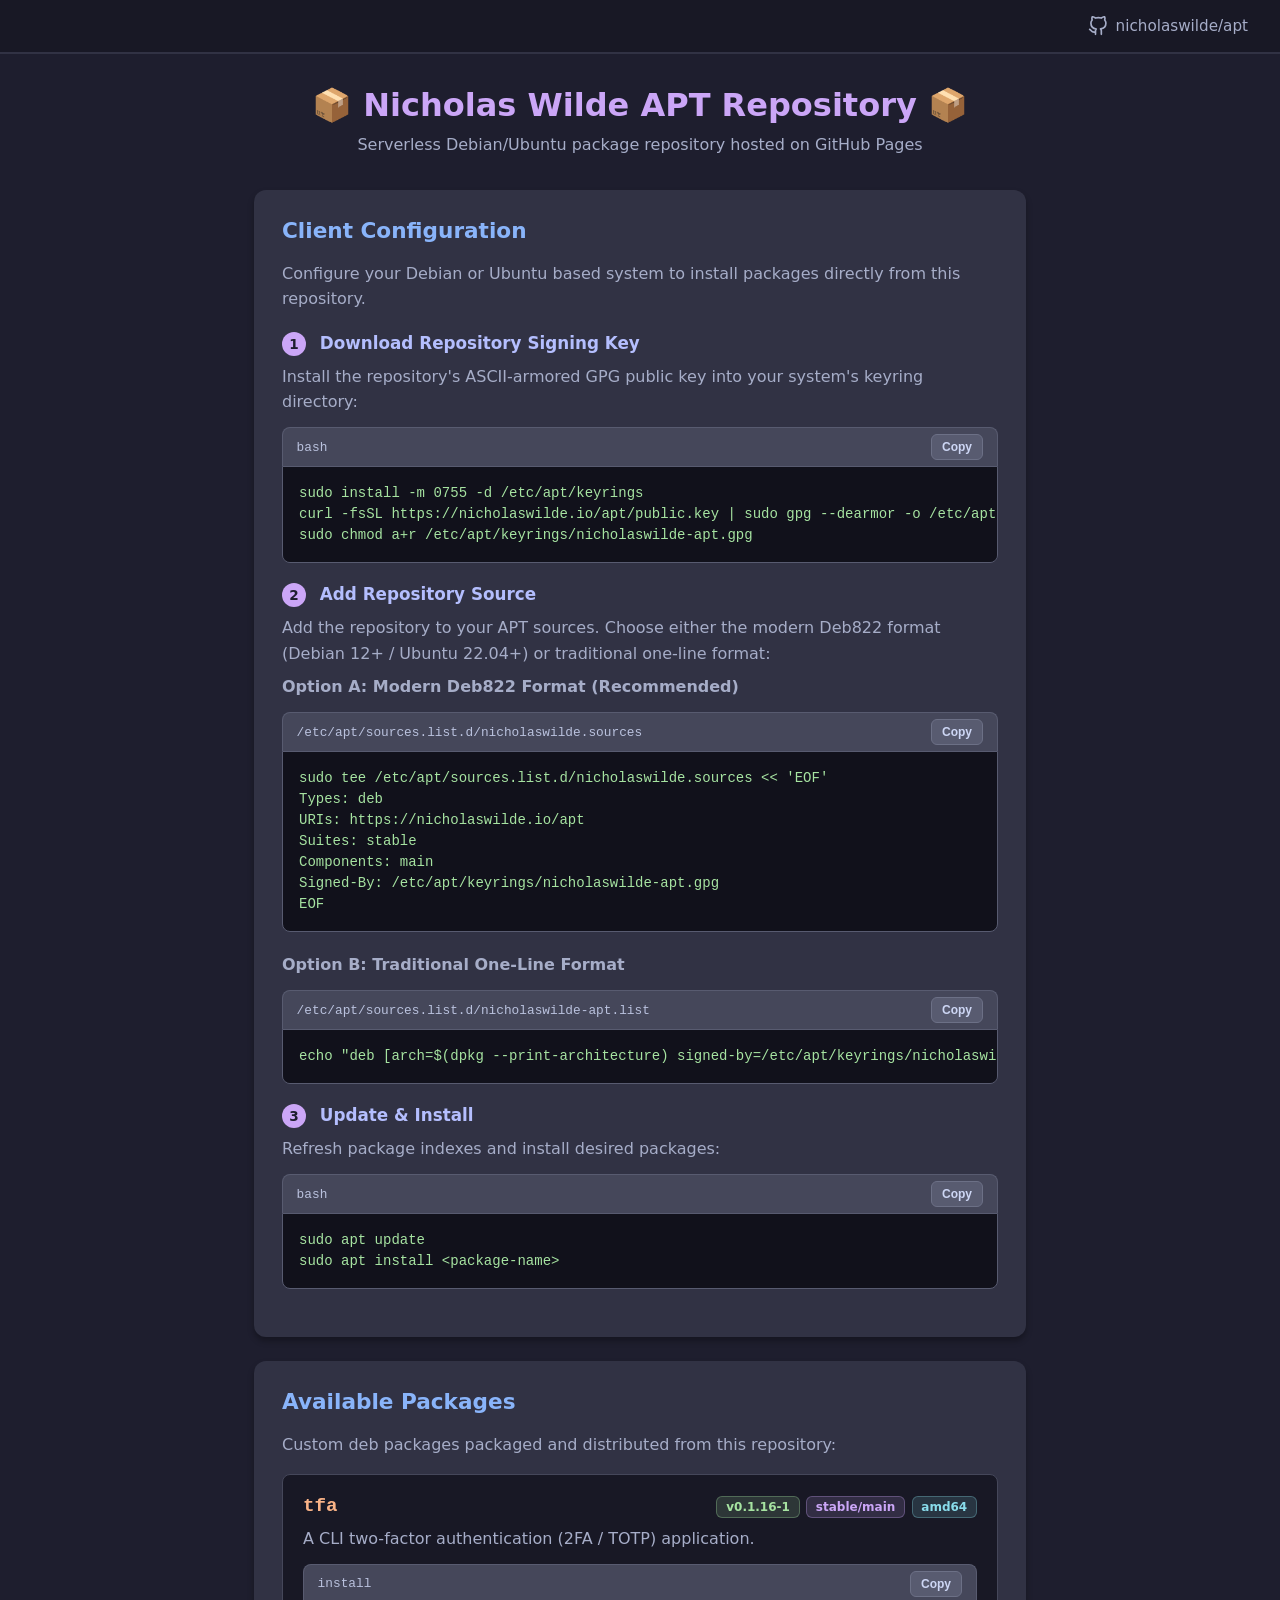
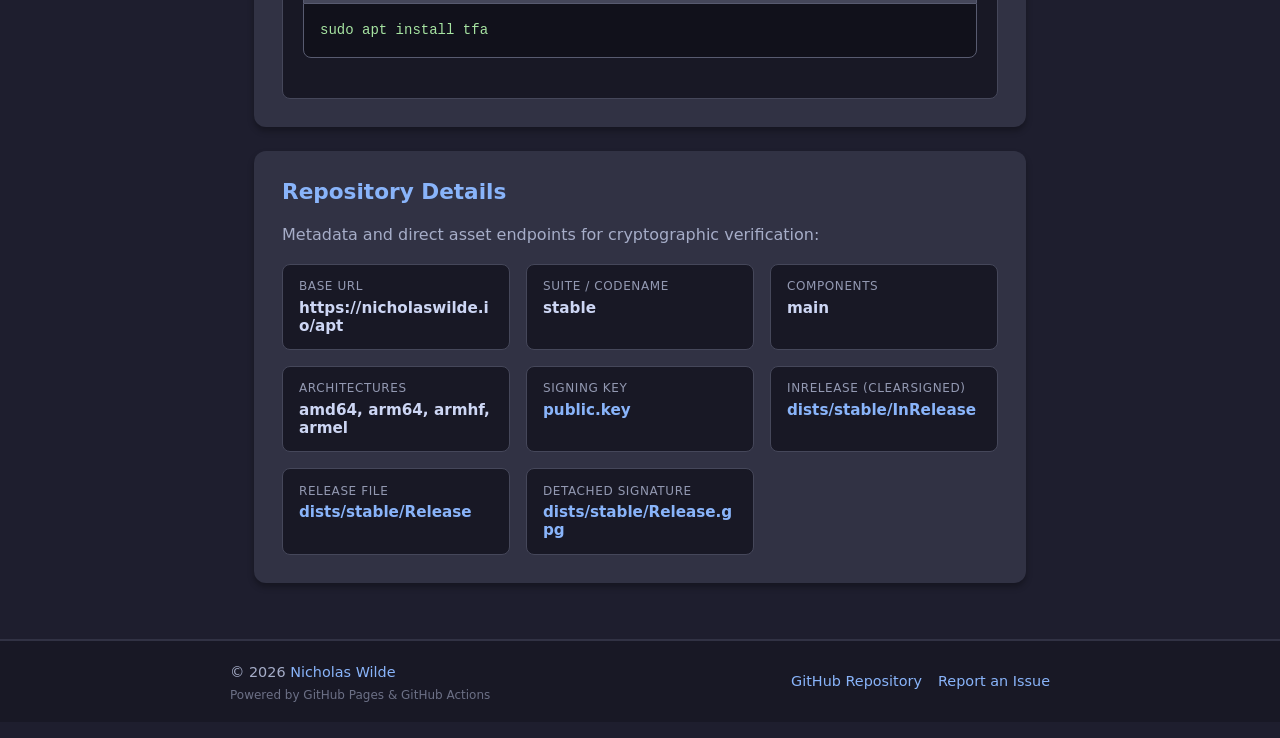
==== public/index.html @ 00afefa8 "refactor(web): move landing page and assets into public subfolder Relocate index.html, favicon.svg, " ====
<!doctype html>
<html lang="en">
  <head>
    <meta charset="UTF-8" />
    <meta name="viewport" content="width=device-width, initial-scale=1.0" />
    <meta
      name="description"
      content="Serverless APT repository for custom Debian and Ubuntu packages, hosted by Nicholas Wilde via GitHub Pages."
    />
    <title>Nicholas Wilde APT Repository</title>
    <link rel="icon" type="image/svg+xml" href="favicon.svg" />
    <link rel="stylesheet" href="css/style.css" />
  </head>
  <body>
    <header>
      <a
        id="repo-link"
        class="header-link"
        href="https://github.com/nicholaswilde/apt"
        target="_blank"
        rel="noopener noreferrer"
        title="View source repository on GitHub"
      >
        <svg
          xmlns="http://www.w3.org/2000/svg"
          width="20"
          height="20"
          viewBox="0 0 24 24"
          fill="none"
          stroke="currentColor"
          stroke-width="2"
          stroke-linecap="round"
          stroke-linejoin="round"
          class="feather feather-github"
        >
          <path
            d="M9 19c-5 1.5-5-2.5-7-3m14 6v-3.87a3.37 3.37 0 0 0-.94-2.61c3.14-.35 6.44-1.54 6.44-7A5.44 5.44 0 0 0 20 4.77 5.07 5.07 0 0 0 19.91 1S18.73.65 16 2.48a13.38 13.38 0 0 0-7 0C6.27.65 5.09 1 5.09 1A5.07 5.07 0 0 0 5 4.77a5.44 5.44 0 0 0-1.5 3.78c0 5.42 3.3 6.61 6.44 7A3.37 3.37 0 0 0 9 18.13V22"
          ></path>
        </svg>
        <span>nicholaswilde/apt</span>
      </a>
    </header>

    <main>
      <div class="page-titles">
        <h1>📦 Nicholas Wilde APT Repository 📦</h1>
        <p>Serverless Debian/Ubuntu package repository hosted on GitHub Pages</p>
      </div>

      <section class="card">
        <h2>Client Configuration</h2>
        <p>
          Configure your Debian or Ubuntu based system to install packages directly from this repository.
        </p>

        <h3><span class="step-number">1</span> Download Repository Signing Key</h3>
        <p>Install the repository's ASCII-armored GPG public key into your system's keyring directory:</p>
        <div class="code-container">
          <div class="code-header">
            <span>bash</span>
            <button class="copy-btn" data-target="cmd-key" title="Copy to clipboard">
              Copy
            </button>
          </div>
          <pre class="code-block" id="cmd-key"><code>sudo install -m 0755 -d /etc/apt/keyrings
curl -fsSL https://nicholaswilde.io/apt/public.key | sudo gpg --dearmor -o /etc/apt/keyrings/nicholaswilde-apt.gpg
sudo chmod a+r /etc/apt/keyrings/nicholaswilde-apt.gpg</code></pre>
        </div>

        <h3><span class="step-number">2</span> Add Repository Source</h3>
        <p>Add the repository to your APT sources. Choose either the modern Deb822 format (Debian 12+ / Ubuntu 22.04+) or traditional one-line format:</p>

        <p><strong>Option A: Modern Deb822 Format (Recommended)</strong></p>
        <div class="code-container">
          <div class="code-header">
            <span>/etc/apt/sources.list.d/nicholaswilde.sources</span>
            <button class="copy-btn" data-target="cmd-deb822" title="Copy to clipboard">
              Copy
            </button>
          </div>
          <pre class="code-block" id="cmd-deb822"><code>sudo tee /etc/apt/sources.list.d/nicholaswilde.sources &lt;&lt; 'EOF'
Types: deb
URIs: https://nicholaswilde.io/apt
Suites: stable
Components: main
Signed-By: /etc/apt/keyrings/nicholaswilde-apt.gpg
EOF</code></pre>
        </div>

        <p><strong>Option B: Traditional One-Line Format</strong></p>
        <div class="code-container">
          <div class="code-header">
            <span>/etc/apt/sources.list.d/nicholaswilde-apt.list</span>
            <button class="copy-btn" data-target="cmd-sources-list" title="Copy to clipboard">
              Copy
            </button>
          </div>
          <pre class="code-block" id="cmd-sources-list"><code>echo "deb [arch=$(dpkg --print-architecture) signed-by=/etc/apt/keyrings/nicholaswilde-apt.gpg] https://nicholaswilde.io/apt stable main" | sudo tee /etc/apt/sources.list.d/nicholaswilde-apt.list</code></pre>
        </div>

        <h3><span class="step-number">3</span> Update &amp; Install</h3>
        <p>Refresh package indexes and install desired packages:</p>
        <div class="code-container">
          <div class="code-header">
            <span>bash</span>
            <button class="copy-btn" data-target="cmd-install" title="Copy to clipboard">
              Copy
            </button>
          </div>
          <pre class="code-block" id="cmd-install"><code>sudo apt update
sudo apt install &lt;package-name&gt;</code></pre>
        </div>
      </section>

      <section class="card">
        <h2>Available Packages</h2>
        <p>Custom deb packages packaged and distributed from this repository:</p>

        <!-- packages:start -->
        <div class="package-item">
          <div class="package-header">
            <span class="package-name">tfa</span>
            <div class="package-badges">
              <span class="badge badge-version">v0.1.16-1</span>
              <span class="badge badge-component">stable/main</span>
              <span class="badge badge-arch">amd64</span>
            </div>
          </div>
          <p>
            A CLI two-factor authentication (2FA / TOTP) application.
          </p>
          <div class="code-container">
            <div class="code-header">
              <span>install</span>
              <button class="copy-btn" data-target="cmd-install-tfa" title="Copy to clipboard">
                Copy
              </button>
            </div>
            <pre class="code-block" id="cmd-install-tfa"><code>sudo apt install tfa</code></pre>
          </div>
        </div>
        <!-- packages:end -->
      </section>

      <section class="card">
        <h2>Repository Details</h2>
        <p>Metadata and direct asset endpoints for cryptographic verification:</p>

        <div class="repo-info-grid">
          <div class="info-item">
            <div class="info-label">Base URL</div>
            <div class="info-value">https://nicholaswilde.io/apt</div>
          </div>
          <div class="info-item">
            <div class="info-label">Suite / Codename</div>
            <div class="info-value">stable</div>
          </div>
          <div class="info-item">
            <div class="info-label">Components</div>
            <div class="info-value">main</div>
          </div>
          <div class="info-item">
            <div class="info-label">Architectures</div>
            <div class="info-value">amd64, arm64, armhf, armel</div>
          </div>
          <div class="info-item">
            <div class="info-label">Signing Key</div>
            <div class="info-value"><a href="public.key">public.key</a></div>
          </div>
          <div class="info-item">
            <div class="info-label">InRelease (Clearsigned)</div>
            <div class="info-value"><a href="dists/stable/InRelease">dists/stable/InRelease</a></div>
          </div>
          <div class="info-item">
            <div class="info-label">Release File</div>
            <div class="info-value"><a href="dists/stable/Release">dists/stable/Release</a></div>
          </div>
          <div class="info-item">
            <div class="info-label">Detached Signature</div>
            <div class="info-value"><a href="dists/stable/Release.gpg">dists/stable/Release.gpg</a></div>
          </div>
        </div>
      </section>
    </main>

    <footer>
      <div class="footer-content">
        <div class="footer-left">
          <p>
            &copy; <span id="copyright-year">2026</span>
            <a href="https://github.com/nicholaswilde" target="_blank" rel="noopener noreferrer">Nicholas Wilde</a>
          </p>
          <a
            class="powered-by"
            href="https://pages.github.com/"
            target="_blank"
            rel="noopener noreferrer"
          >Powered by GitHub Pages &amp; GitHub Actions</a>
        </div>
        <div class="footer-links">
          <a
            href="https://github.com/nicholaswilde/apt"
            target="_blank"
            rel="noopener noreferrer"
          >GitHub Repository</a>
          <a
            href="https://github.com/nicholaswilde/apt/issues"
            target="_blank"
            rel="noopener noreferrer"
          >Report an Issue</a>
        </div>
      </div>
    </footer>

    <script>
      // Dynamic copyright year
      const yearEl = document.getElementById("copyright-year");
      if (yearEl) {
        yearEl.textContent = new Date().getFullYear();
      }

      // Clipboard copy handler
      document.querySelectorAll(".copy-btn").forEach((btn) => {
        btn.addEventListener("click", async () => {
          const targetId = btn.getAttribute("data-target");
          const targetEl = document.getElementById(targetId);
          if (!targetEl) return;

          const textToCopy = targetEl.textContent.trim();
          try {
            await navigator.clipboard.writeText(textToCopy);
            const origText = btn.textContent;
            btn.textContent = "✓ Copied";
            btn.classList.add("copied");
            setTimeout(() => {
              btn.textContent = origText;
              btn.classList.remove("copied");
            }, 2000);
          } catch (err) {
            console.error("Failed to copy:", err);
          }
        });
      });
    </script>
  </body>
</html>
---- public/css/style.css ----
:root {
  /* Catppuccin Mocha Palette */
  --rosewater: #f5e0dc;
  --flamingo: #f2cdcd;
  --pink: #f5c2e7;
  --mauve: #cba6f7;
  --red: #f38ba8;
  --maroon: #eba0ac;
  --peach: #fab387;
  --yellow: #f9e2af;
  --green: #a6e3a1;
  --teal: #94e2d5;
  --sky: #89dceb;
  --sapphire: #74c7ec;
  --blue: #89b4fa;
  --lavender: #b4befe;
  --text: #cdd6f4;
  --subtext1: #bac2de;
  --subtext0: #a6adc8;
  --overlay2: #9399b2;
  --overlay1: #7f849c;
  --overlay0: #6c7086;
  --surface2: #585b70;
  --surface1: #45475a;
  --surface0: #313244;
  --base: #1e1e2e;
  --mantle: #181825;
  --crust: #11111b;
}

* {
  box-sizing: border-box;
}

body {
  background-color: var(--base);
  color: var(--text);
  font-family:
    system-ui,
    -apple-system,
    BlinkMacSystemFont,
    "Segoe UI",
    Roboto,
    sans-serif;
  margin: 0;
  padding: 0;
  display: flex;
  flex-direction: column;
  align-items: center;
  min-height: 100vh;
}

header {
  background-color: var(--mantle);
  width: 100%;
  padding: 1rem 2rem;
  border-bottom: 2px solid var(--surface0);
  display: flex;
  justify-content: flex-end;
  align-items: center;
  box-sizing: border-box;
}

.header-link {
  color: var(--subtext0);
  text-decoration: none;
  transition: color 0.2s;
  display: flex;
  align-items: center;
  gap: 0.5rem;
  font-size: 0.95rem;
  font-weight: 500;
}

.header-link:hover {
  color: var(--mauve);
}

.page-titles {
  text-align: center;
  margin-bottom: 2rem;
}

.page-titles h1 {
  display: flex;
  align-items: center;
  justify-content: center;
  gap: 0.75rem;
}

h1 {
  color: var(--mauve);
  margin: 0;
  font-size: 2rem;
}

h2 {
  color: var(--blue);
  margin-top: 0;
  font-size: 1.35rem;
}

h3 {
  color: var(--lavender);
  font-size: 1.05rem;
  margin-top: 1.25rem;
  margin-bottom: 0.5rem;
}

p {
  color: var(--subtext0);
  line-height: 1.6;
  margin: 0.5rem 0;
}

main {
  padding: 2rem 1.5rem;
  max-width: 820px;
  width: 100%;
}

.card {
  background-color: var(--surface0);
  border-radius: 12px;
  padding: 1.75rem;
  margin-bottom: 1.5rem;
  box-shadow: 0 4px 6px rgba(0, 0, 0, 0.3);
}

.card p a,
p a {
  color: var(--blue);
  text-decoration: none;
  transition: color 0.2s;
}

.card p a:hover,
p a:hover {
  text-decoration: underline;
  color: var(--sapphire);
}

/* Code Snippet Box */
.code-container {
  position: relative;
  margin: 0.75rem 0 1.25rem 0;
}

.code-header {
  display: flex;
  justify-content: space-between;
  align-items: center;
  background-color: var(--surface1);
  padding: 0.4rem 0.85rem;
  border-top-left-radius: 8px;
  border-top-right-radius: 8px;
  border: 1px solid var(--surface2);
  border-bottom: none;
  font-size: 0.8rem;
  color: var(--subtext1);
  font-family:
    "JetBrains Mono",
    "Fira Code",
    monospace;
}

.code-block {
  background-color: var(--crust);
  color: var(--green);
  font-family:
    "JetBrains Mono",
    "Fira Code",
    "Cascadia Code",
    Menlo,
    Monaco,
    "Courier New",
    monospace;
  padding: 1rem;
  border-bottom-left-radius: 8px;
  border-bottom-right-radius: 8px;
  border: 1px solid var(--surface2);
  overflow-x: auto;
  font-size: 0.875rem;
  line-height: 1.5;
  margin: 0;
  white-space: pre;
}

.copy-btn {
  background-color: var(--surface2);
  color: var(--text);
  border: 1px solid var(--overlay0);
  padding: 0.3rem 0.65rem;
  border-radius: 6px;
  font-size: 0.75rem;
  font-weight: 600;
  cursor: pointer;
  display: inline-flex;
  align-items: center;
  gap: 0.35rem;
  transition: all 0.2s ease;
}

.copy-btn:hover {
  background-color: var(--mauve);
  color: var(--base);
  border-color: var(--mauve);
}

.copy-btn.copied {
  background-color: var(--green);
  color: var(--base);
  border-color: var(--green);
}

/* Steps list */
.step-number {
  display: inline-flex;
  align-items: center;
  justify-content: center;
  background-color: var(--mauve);
  color: var(--base);
  font-weight: bold;
  font-size: 0.85rem;
  width: 1.5rem;
  height: 1.5rem;
  border-radius: 50%;
  margin-right: 0.5rem;
}

/* Badges */
.badge {
  display: inline-block;
  padding: 0.2rem 0.55rem;
  border-radius: 6px;
  font-size: 0.75rem;
  font-weight: 600;
  background-color: var(--surface1);
  color: var(--subtext1);
}

.badge-arch {
  background-color: rgba(137, 220, 235, 0.15);
  color: var(--sky);
  border: 1px solid rgba(137, 220, 235, 0.3);
}

.badge-version {
  background-color: rgba(166, 227, 161, 0.15);
  color: var(--green);
  border: 1px solid rgba(166, 227, 161, 0.3);
}

.badge-component {
  background-color: rgba(203, 166, 247, 0.15);
  color: var(--mauve);
  border: 1px solid rgba(203, 166, 247, 0.3);
}

/* Package List */
.package-item {
  background-color: var(--mantle);
  border: 1px solid var(--surface1);
  border-radius: 8px;
  padding: 1.25rem;
  margin-top: 1rem;
}

.package-header {
  display: flex;
  justify-content: space-between;
  align-items: baseline;
  flex-wrap: wrap;
  gap: 0.5rem;
  margin-bottom: 0.5rem;
}

.package-name {
  color: var(--peach);
  font-size: 1.2rem;
  font-weight: 700;
  font-family:
    "JetBrains Mono",
    monospace;
}

.package-badges {
  display: flex;
  gap: 0.4rem;
  flex-wrap: wrap;
}

/* Repo Info Grid */
.repo-info-grid {
  display: grid;
  grid-template-columns: repeat(auto-fit, minmax(220px, 1fr));
  gap: 1rem;
  margin-top: 1rem;
}

.info-item {
  background-color: var(--mantle);
  padding: 0.9rem 1rem;
  border-radius: 8px;
  border: 1px solid var(--surface1);
}

.info-label {
  font-size: 0.75rem;
  color: var(--overlay2);
  text-transform: uppercase;
  letter-spacing: 0.05em;
  margin-bottom: 0.35rem;
}

.info-value {
  color: var(--text);
  font-weight: 600;
  font-size: 0.95rem;
  word-break: break-all;
}

.info-value a {
  color: var(--blue);
  text-decoration: none;
}

.info-value a:hover {
  text-decoration: underline;
  color: var(--sapphire);
}

/* Footer */
footer {
  width: 100%;
  padding: 1.25rem 2rem;
  border-top: 2px solid var(--surface0);
  background-color: var(--mantle);
  margin-top: auto;
  box-sizing: border-box;
}

.footer-content {
  display: flex;
  justify-content: space-between;
  align-items: center;
  max-width: 820px;
  margin: 0 auto;
  width: 100%;
}

.footer-left {
  display: flex;
  flex-direction: column;
  align-items: flex-start;
  gap: 0.25rem;
}

footer p {
  margin: 0;
  font-size: 0.9rem;
  color: var(--subtext0);
}

.powered-by {
  font-size: 0.75rem;
  color: var(--overlay0);
  text-decoration: none;
  transition: color 0.2s;
}

.powered-by:hover {
  color: var(--subtext0);
}

.footer-links {
  display: flex;
  gap: 1rem;
  align-items: center;
  font-size: 0.9rem;
  color: var(--subtext0);
}

.footer-links a {
  color: var(--blue);
  text-decoration: none;
  transition: color 0.2s;
}

.footer-links a:hover {
  text-decoration: underline;
  color: var(--sapphire);
}

@media (max-width: 600px) {
  main {
    padding: 1.25rem 1rem;
  }
  .card {
    padding: 1.25rem;
  }
  .footer-content {
    flex-direction: column;
    gap: 1rem;
    text-align: center;
  }
  .footer-left {
    align-items: center;
  }
}
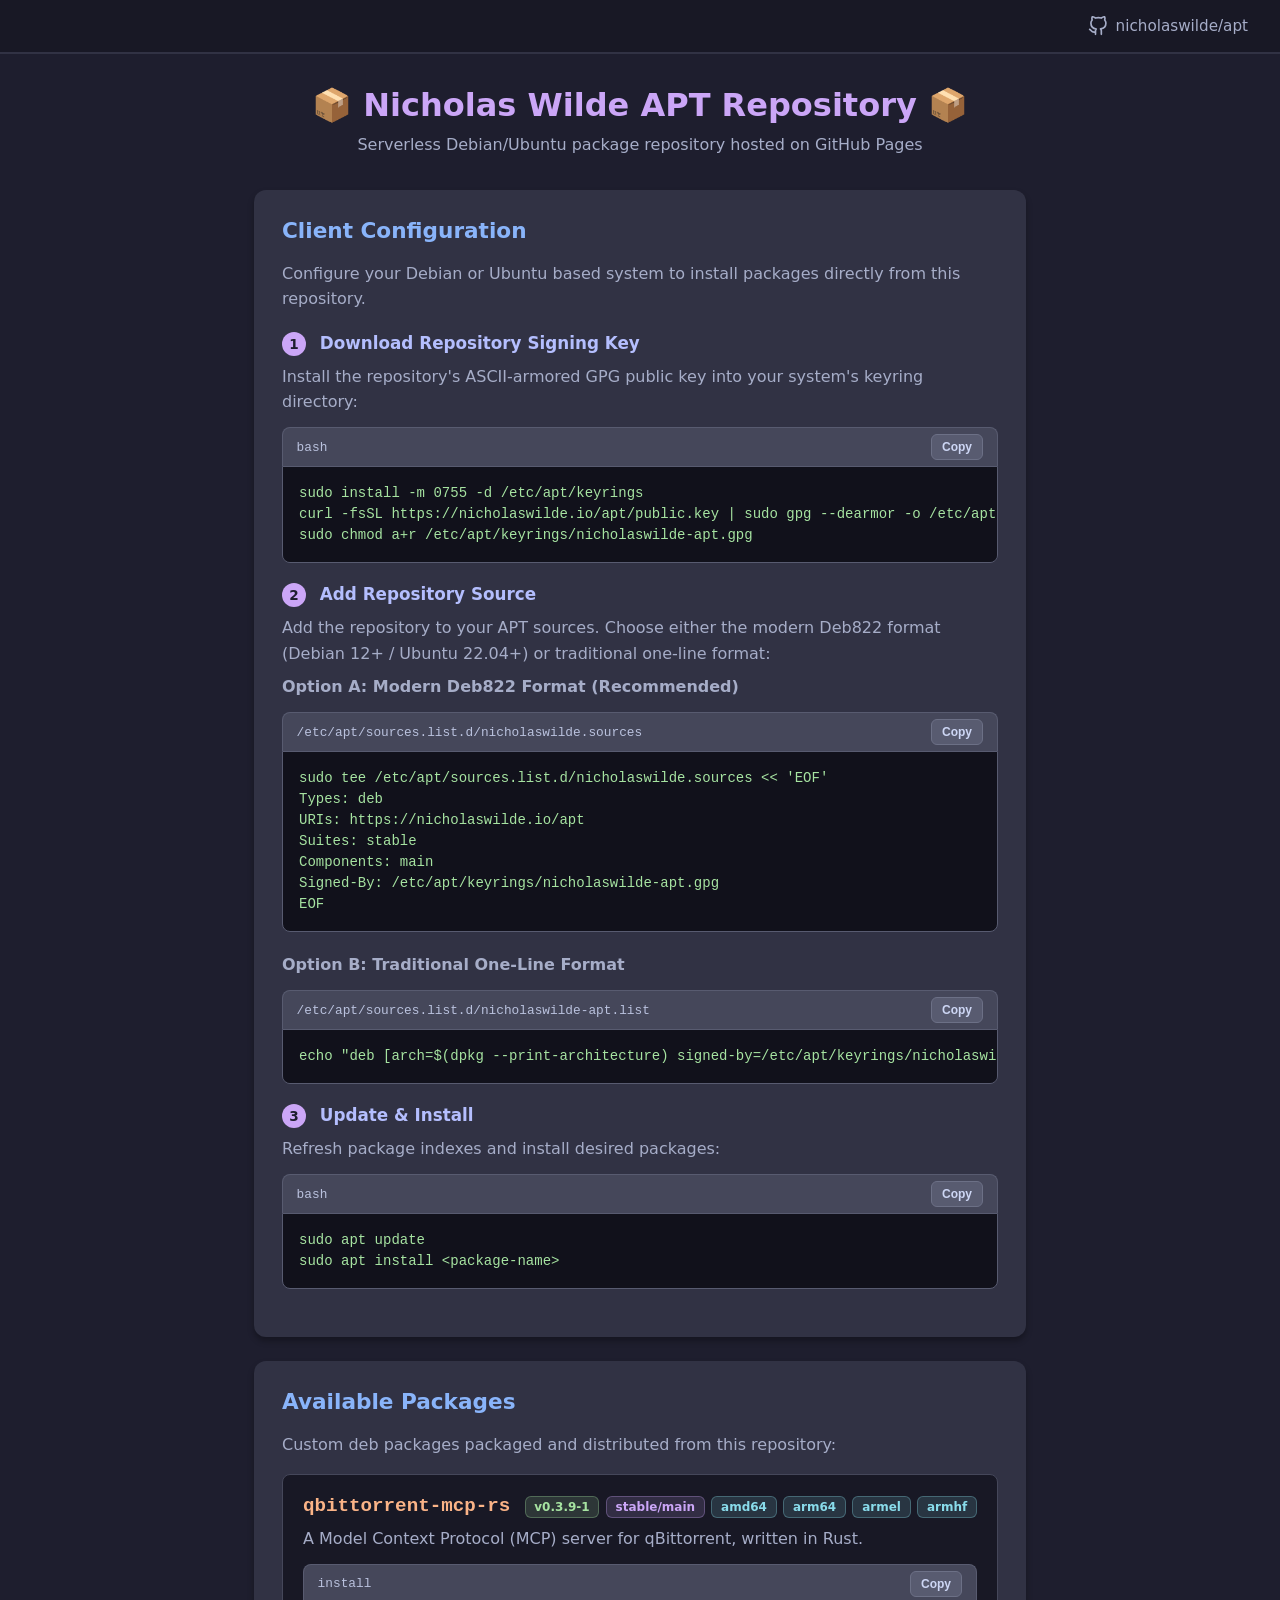
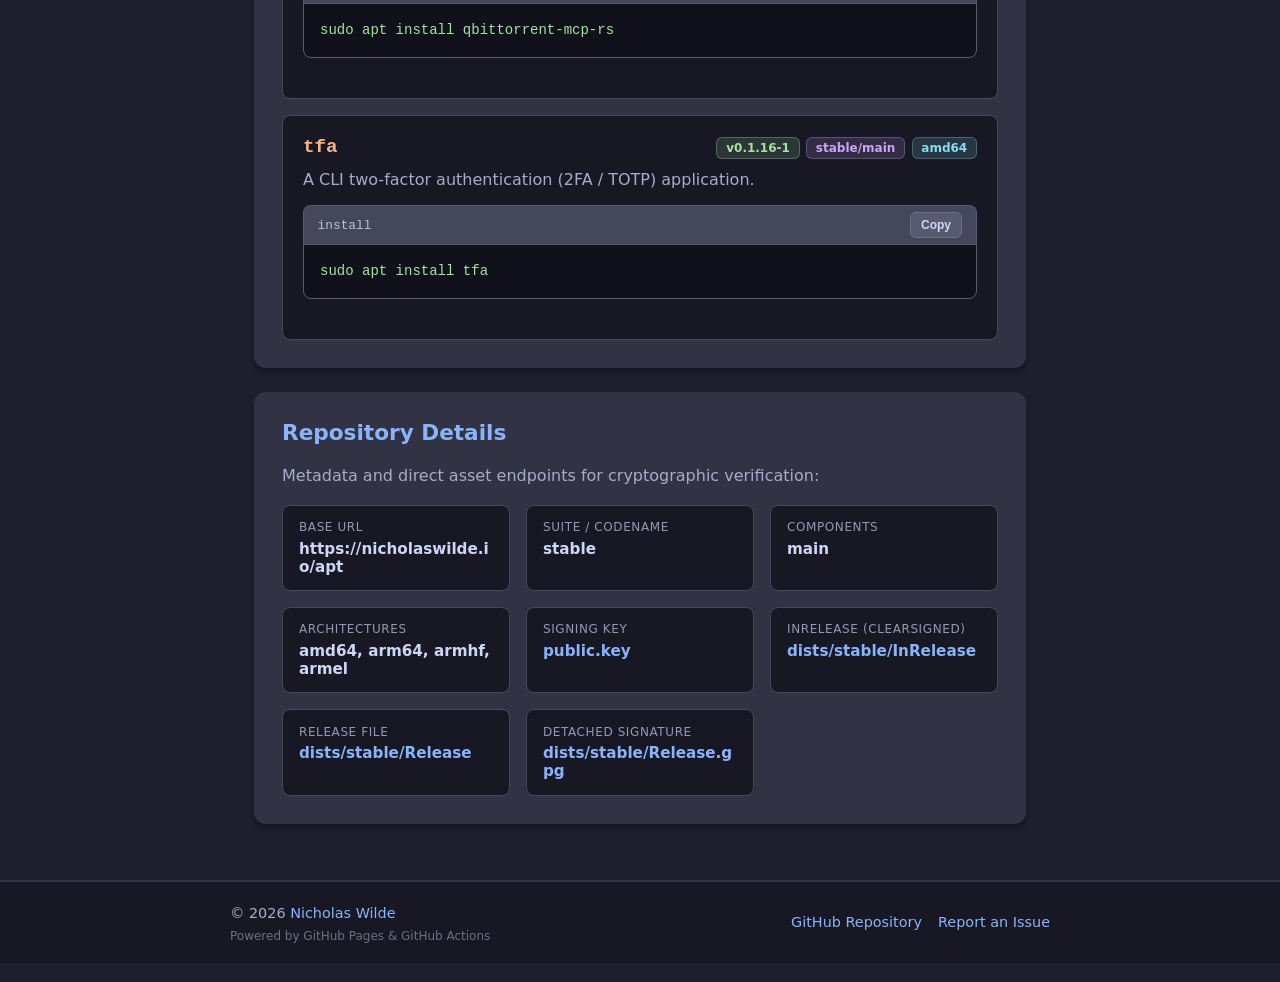
==== commit 80b7a1c0: "feat(pkg): add qbittorrent-mcp-rs 0.3.9 debs (amd64, arm64, armhf, armel)" ====
--- a/public/index.html
+++ b/public/index.html
@@ -119,6 +119,32 @@
         <!-- packages:start -->
         <div class="package-item">
           <div class="package-header">
+            <span class="package-name">qbittorrent-mcp-rs</span>
+            <div class="package-badges">
+              <span class="badge badge-version">v0.3.9-1</span>
+              <span class="badge badge-component">stable/main</span>
+              <span class="badge badge-arch">amd64</span>
+              <span class="badge badge-arch">arm64</span>
+              <span class="badge badge-arch">armel</span>
+              <span class="badge badge-arch">armhf</span>
+            </div>
+          </div>
+          <p>
+            A Model Context Protocol (MCP) server for qBittorrent, written in Rust.
+          </p>
+          <div class="code-container">
+            <div class="code-header">
+              <span>install</span>
+              <button class="copy-btn" data-target="cmd-install-qbittorrent-mcp-rs" title="Copy to clipboard">
+                Copy
+              </button>
+            </div>
+            <pre class="code-block" id="cmd-install-qbittorrent-mcp-rs"><code>sudo apt install qbittorrent-mcp-rs</code></pre>
+          </div>
+        </div>
+
+        <div class="package-item">
+          <div class="package-header">
             <span class="package-name">tfa</span>
             <div class="package-badges">
               <span class="badge badge-version">v0.1.16-1</span>
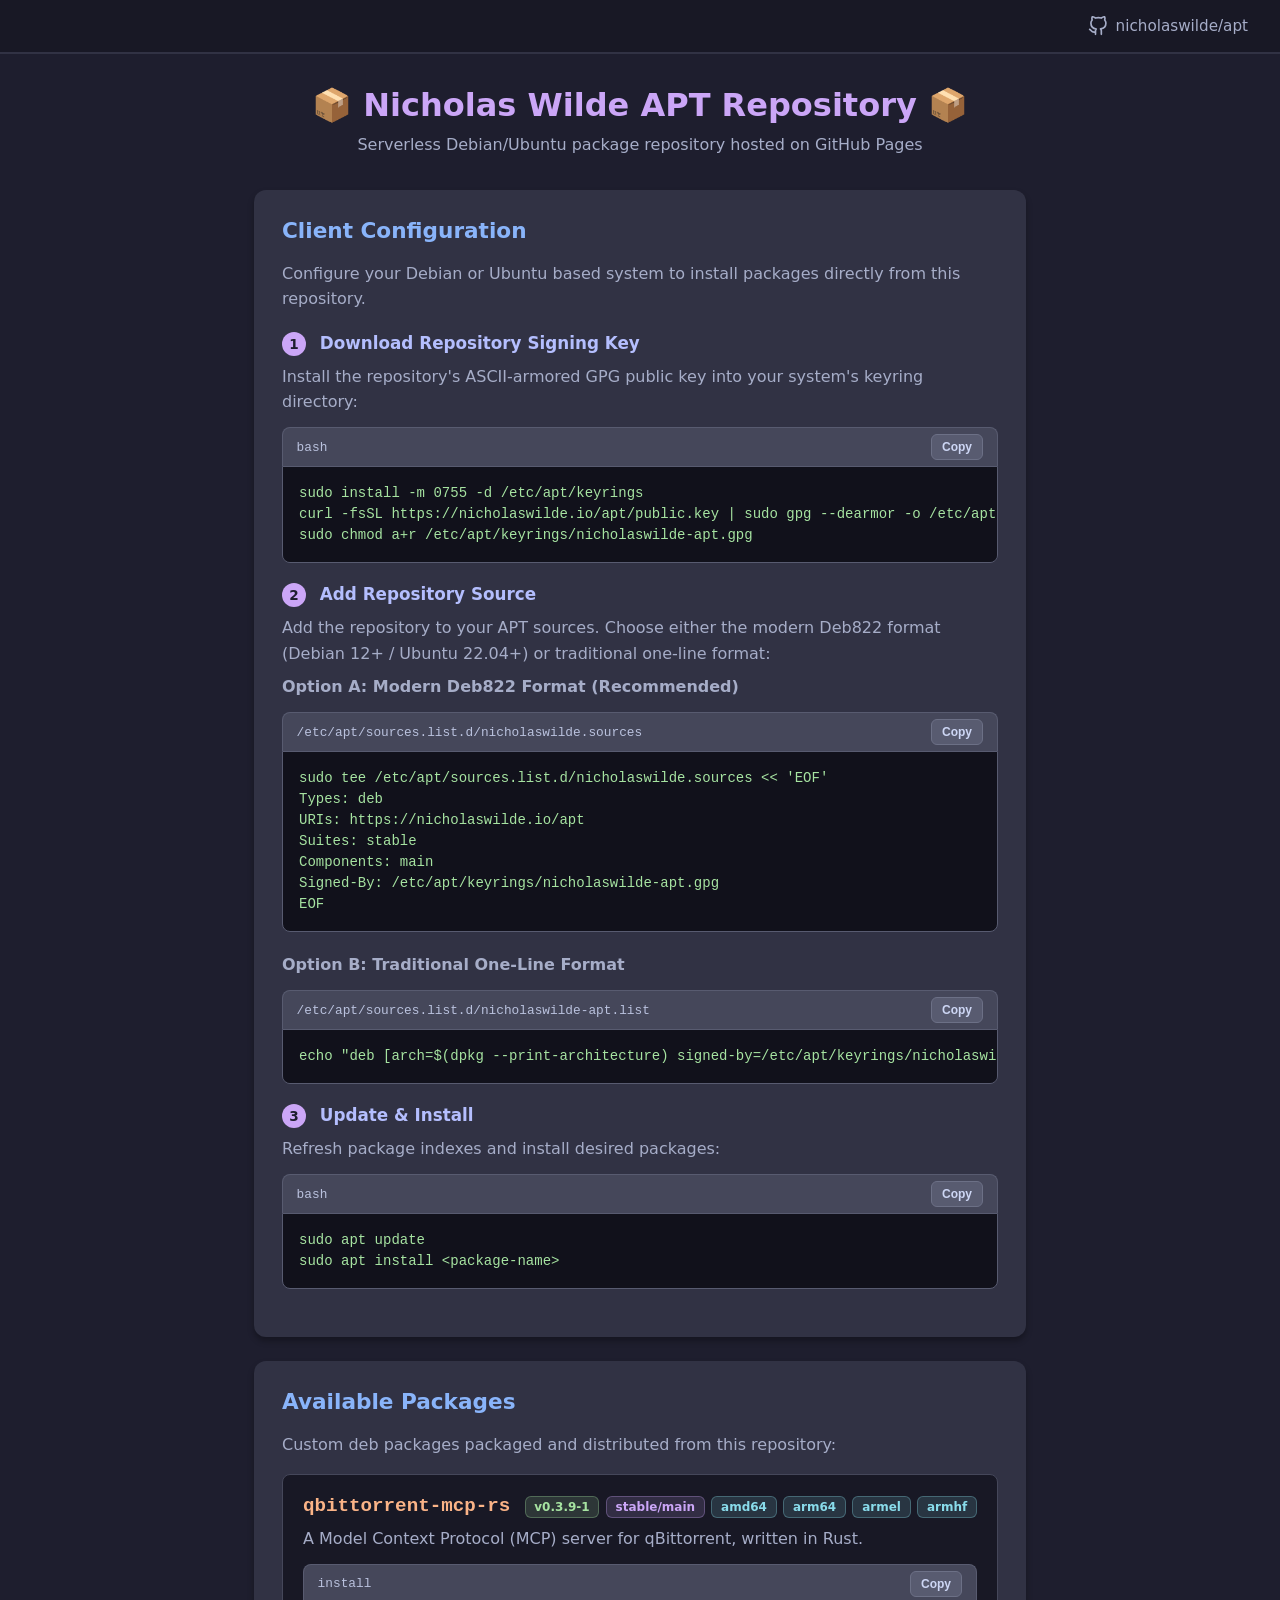
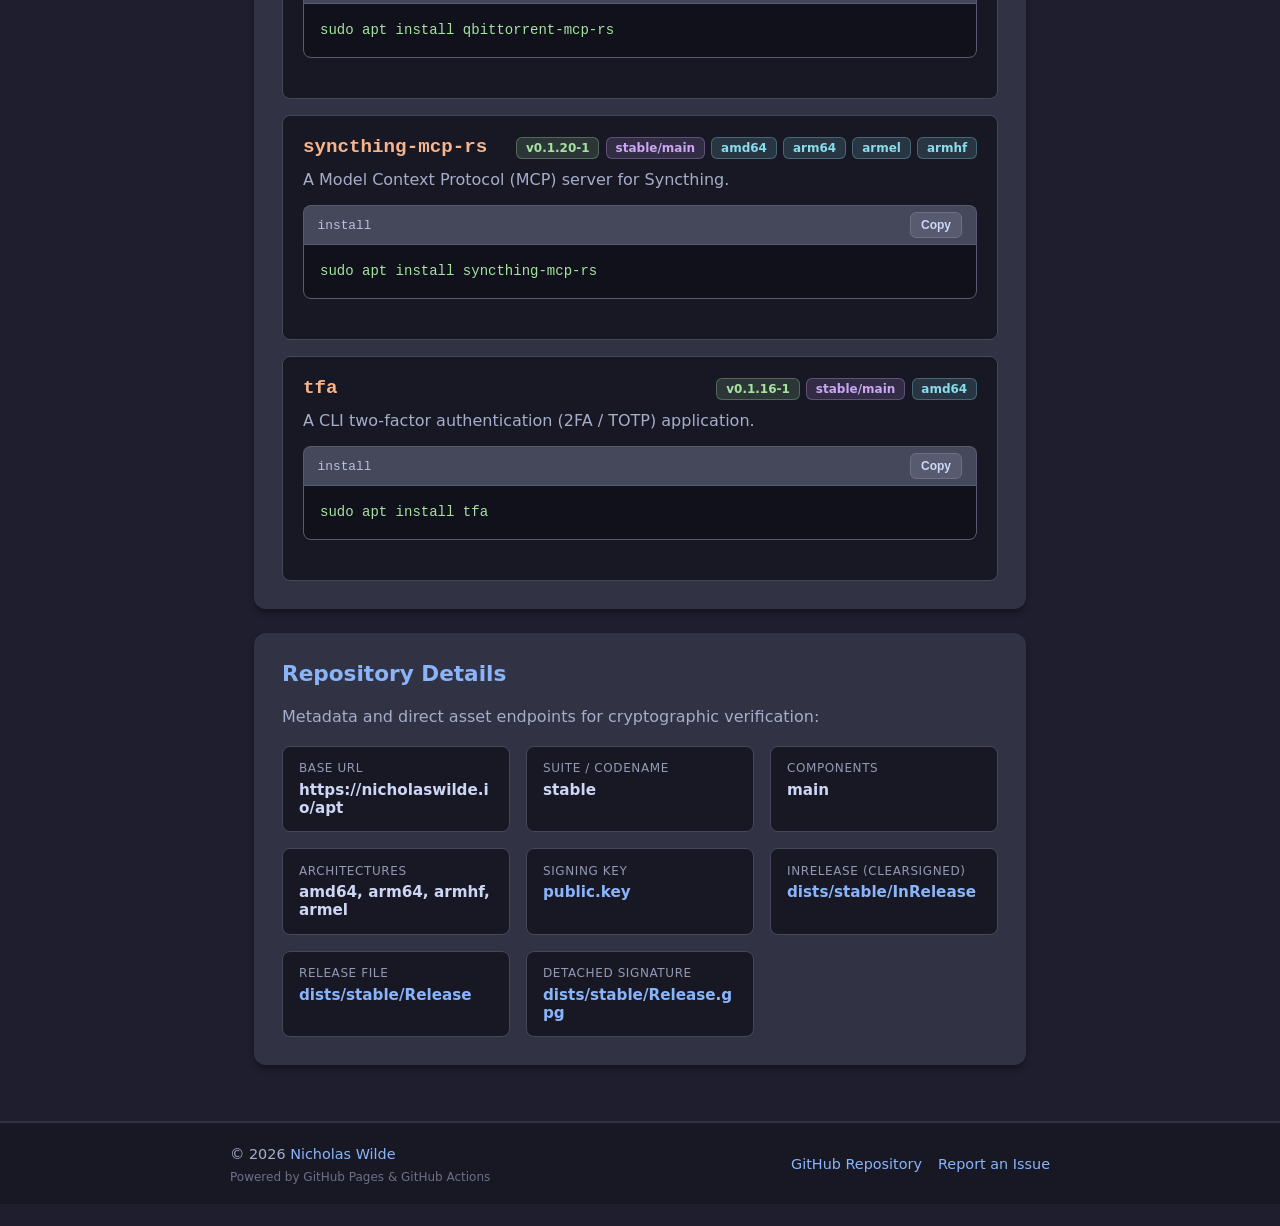
==== commit ada2ba82: "feat(pkg): add syncthing-mcp-rs debs (amd64, arm64, armhf, armel)" ====
--- a/public/index.html
+++ b/public/index.html
@@ -145,6 +145,32 @@
 
         <div class="package-item">
           <div class="package-header">
+            <span class="package-name">syncthing-mcp-rs</span>
+            <div class="package-badges">
+              <span class="badge badge-version">v0.1.20-1</span>
+              <span class="badge badge-component">stable/main</span>
+              <span class="badge badge-arch">amd64</span>
+              <span class="badge badge-arch">arm64</span>
+              <span class="badge badge-arch">armel</span>
+              <span class="badge badge-arch">armhf</span>
+            </div>
+          </div>
+          <p>
+            A Model Context Protocol (MCP) server for Syncthing.
+          </p>
+          <div class="code-container">
+            <div class="code-header">
+              <span>install</span>
+              <button class="copy-btn" data-target="cmd-install-syncthing-mcp-rs" title="Copy to clipboard">
+                Copy
+              </button>
+            </div>
+            <pre class="code-block" id="cmd-install-syncthing-mcp-rs"><code>sudo apt install syncthing-mcp-rs</code></pre>
+          </div>
+        </div>
+
+        <div class="package-item">
+          <div class="package-header">
             <span class="package-name">tfa</span>
             <div class="package-badges">
               <span class="badge badge-version">v0.1.16-1</span>
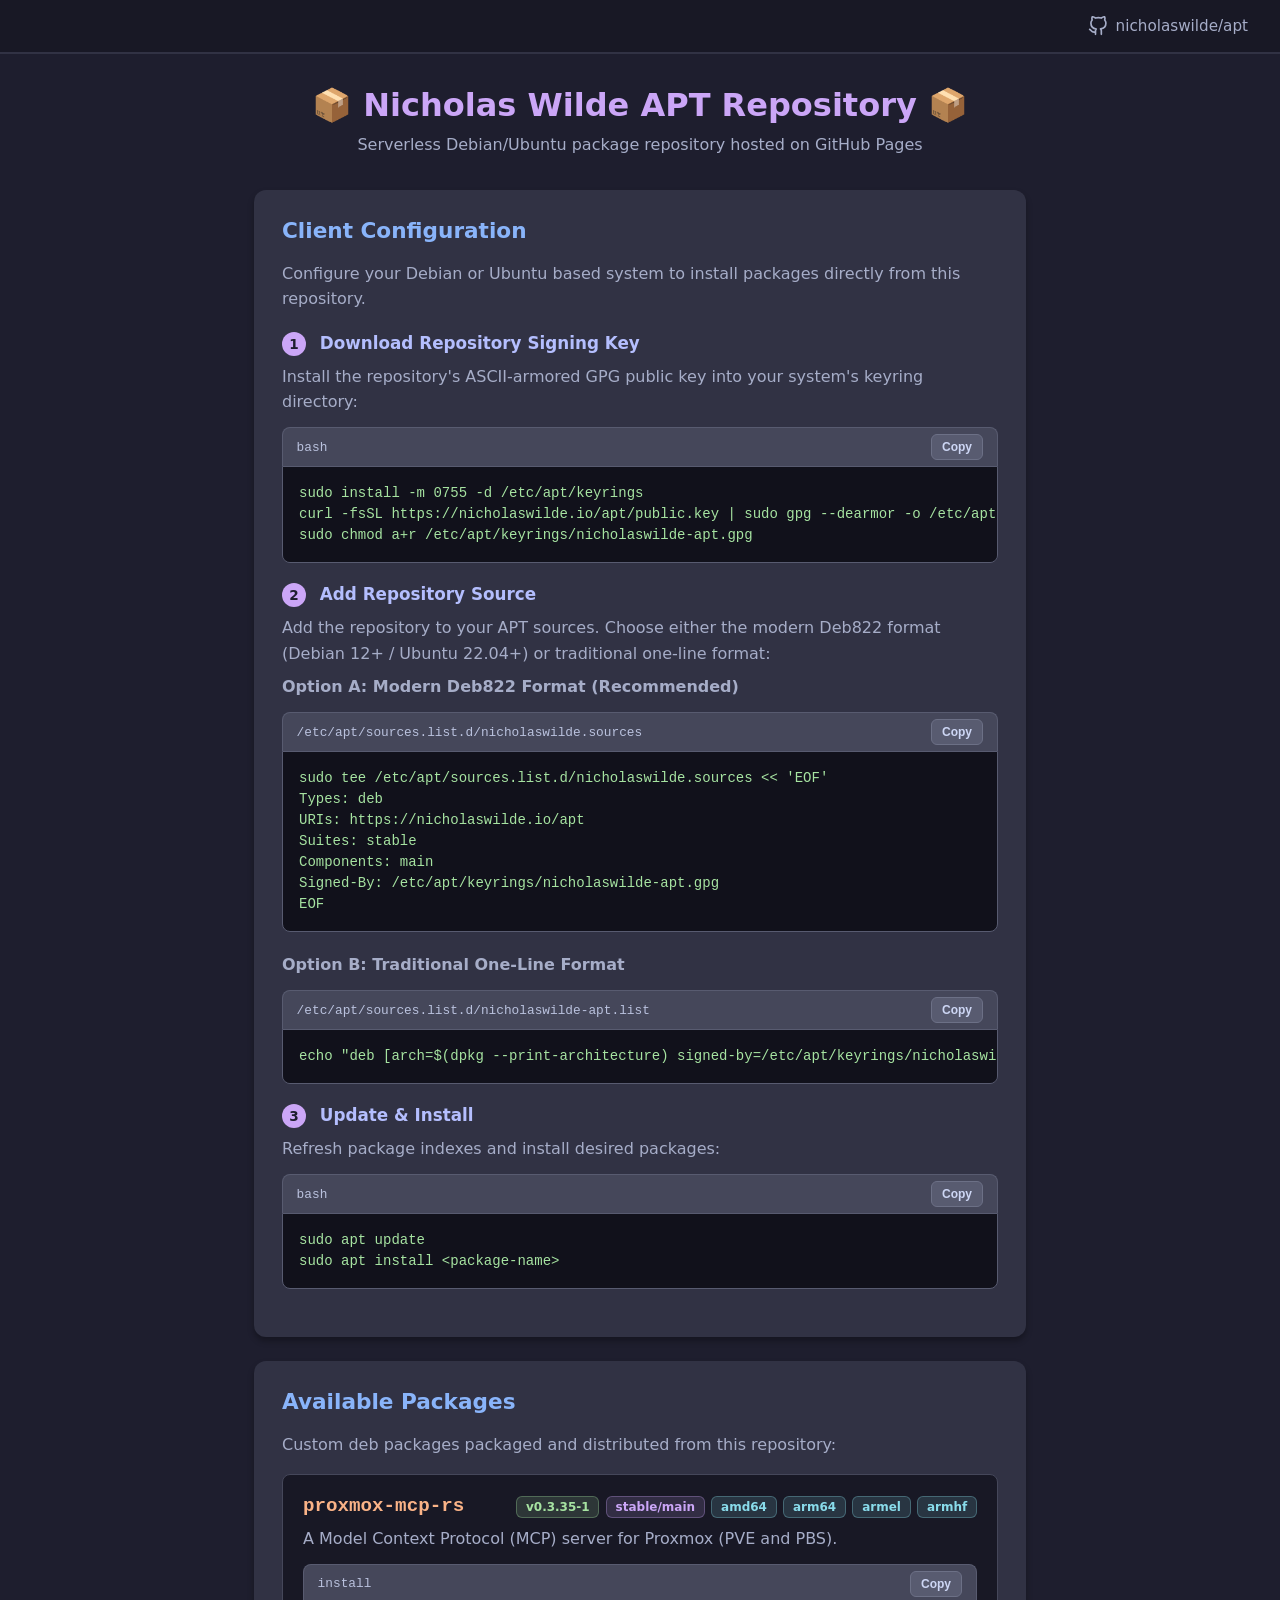
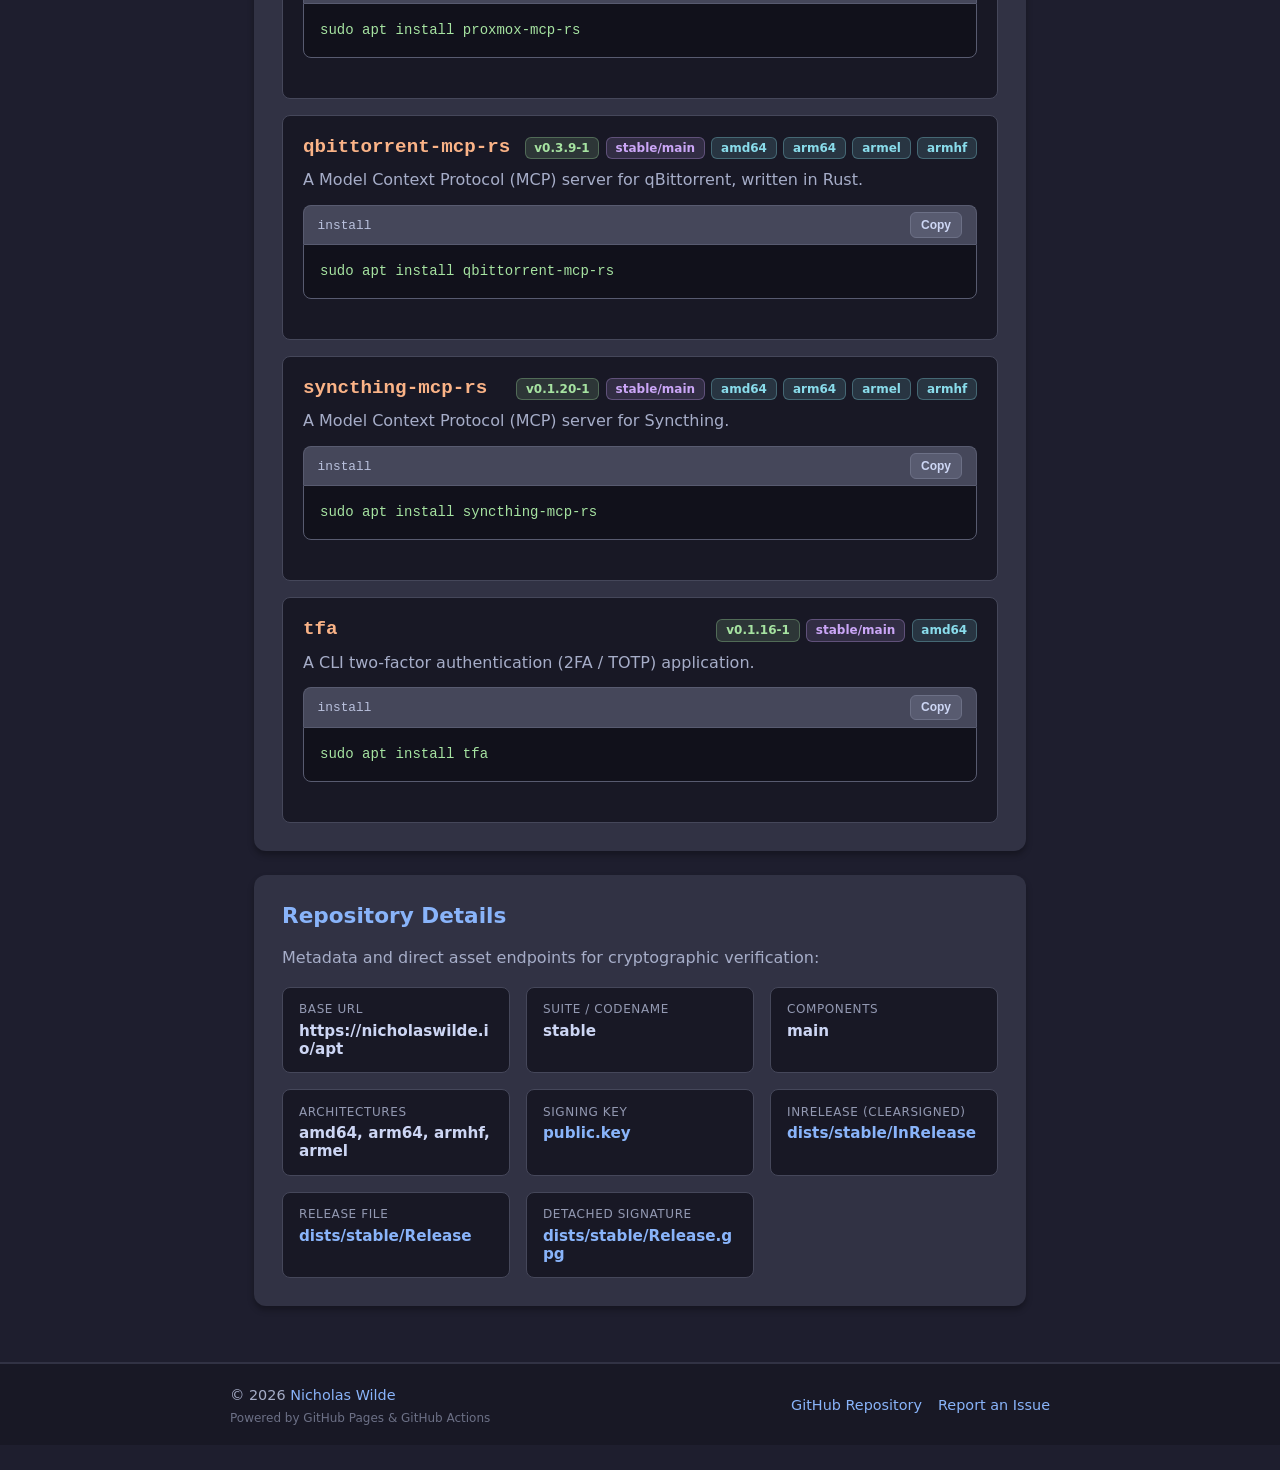
==== commit 7ef6a6e2: "feat(pkg): add proxmox-mcp-rs debs (amd64, arm64, armhf, armel)" ====
--- a/public/index.html
+++ b/public/index.html
@@ -119,6 +119,32 @@
         <!-- packages:start -->
         <div class="package-item">
           <div class="package-header">
+            <span class="package-name">proxmox-mcp-rs</span>
+            <div class="package-badges">
+              <span class="badge badge-version">v0.3.35-1</span>
+              <span class="badge badge-component">stable/main</span>
+              <span class="badge badge-arch">amd64</span>
+              <span class="badge badge-arch">arm64</span>
+              <span class="badge badge-arch">armel</span>
+              <span class="badge badge-arch">armhf</span>
+            </div>
+          </div>
+          <p>
+            A Model Context Protocol (MCP) server for Proxmox (PVE and PBS).
+          </p>
+          <div class="code-container">
+            <div class="code-header">
+              <span>install</span>
+              <button class="copy-btn" data-target="cmd-install-proxmox-mcp-rs" title="Copy to clipboard">
+                Copy
+              </button>
+            </div>
+            <pre class="code-block" id="cmd-install-proxmox-mcp-rs"><code>sudo apt install proxmox-mcp-rs</code></pre>
+          </div>
+        </div>
+
+        <div class="package-item">
+          <div class="package-header">
             <span class="package-name">qbittorrent-mcp-rs</span>
             <div class="package-badges">
               <span class="badge badge-version">v0.3.9-1</span>
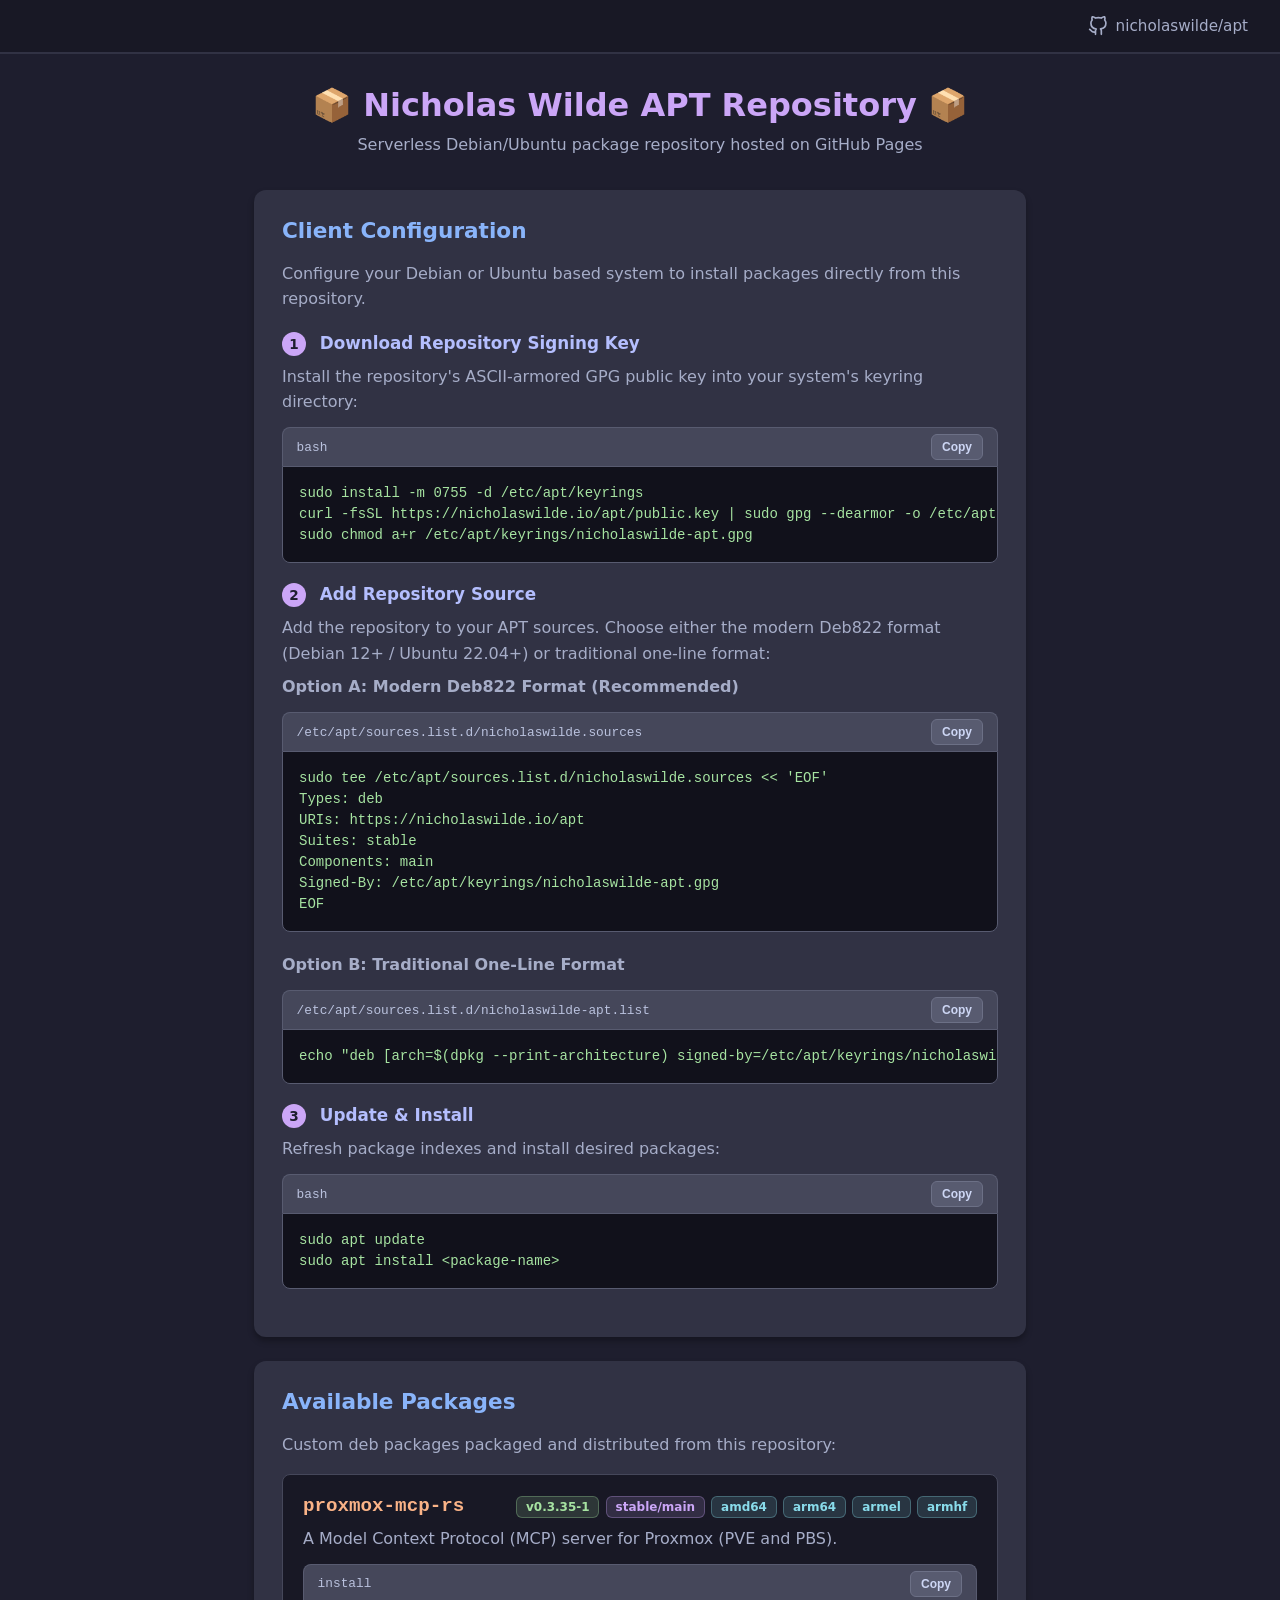
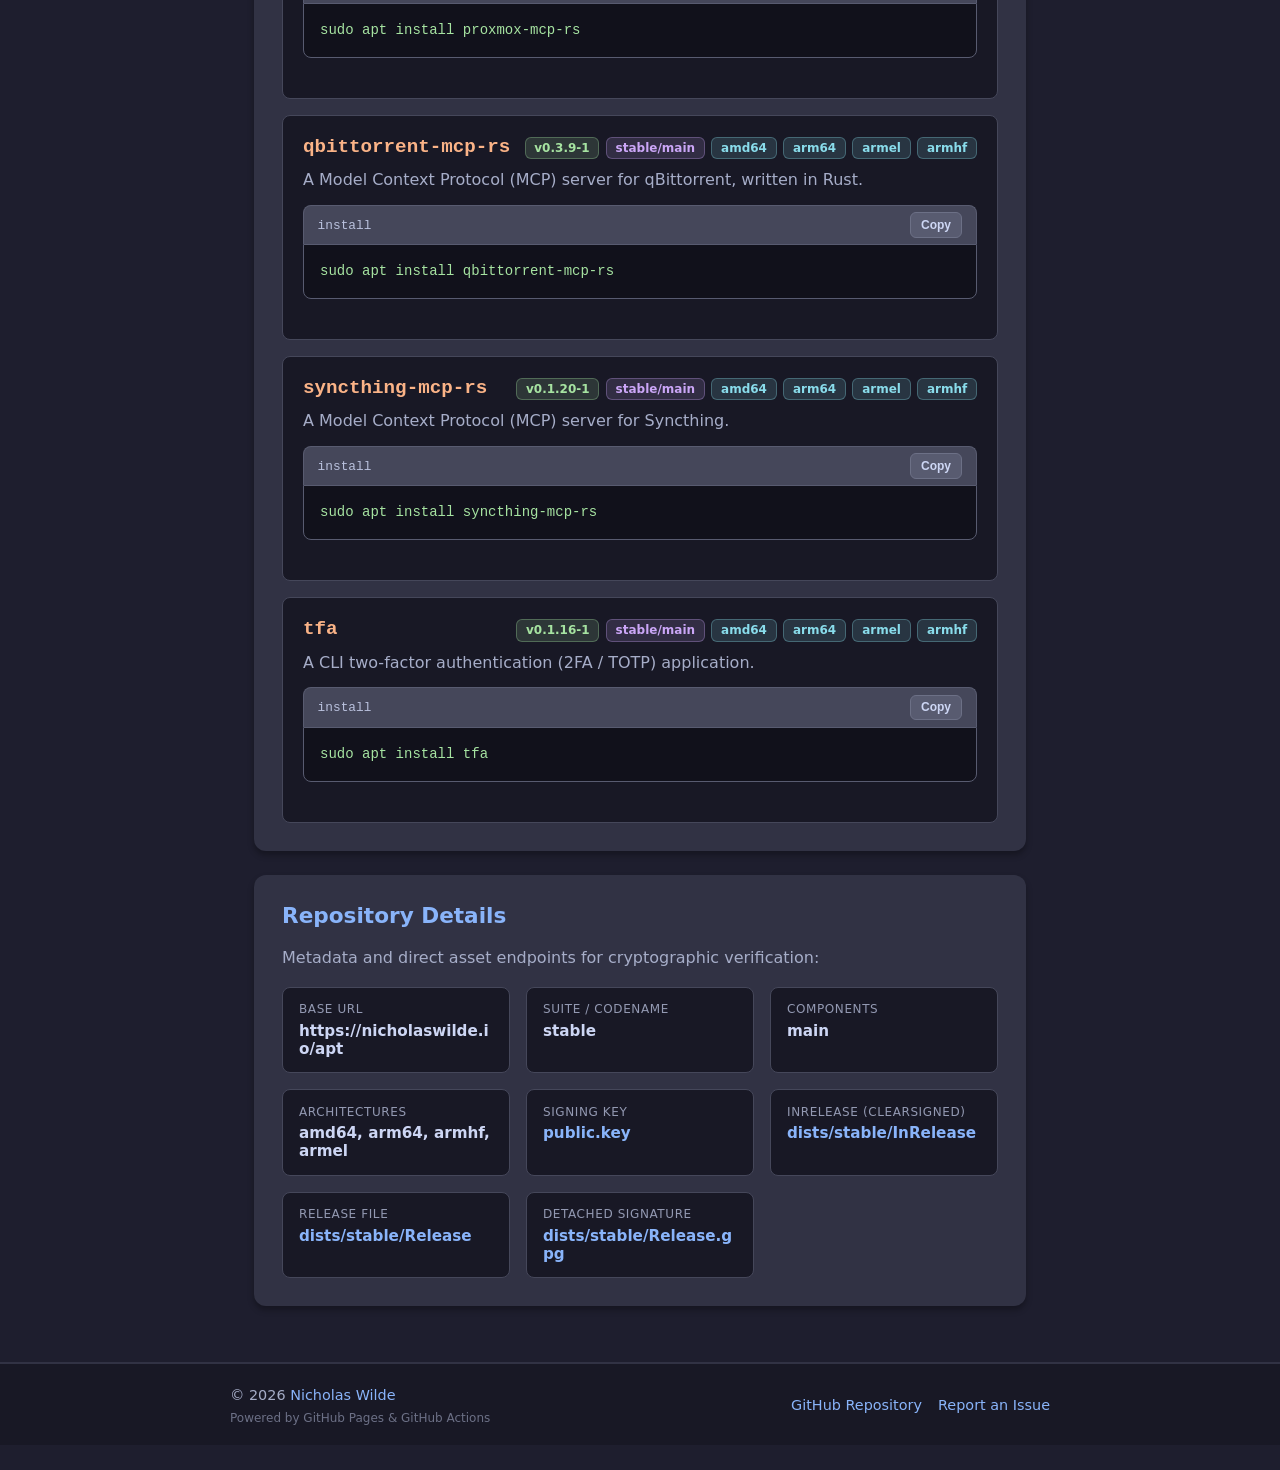
==== commit c7b8efff: "feat(pkg): add tfa debs (amd64, arm64, armhf, armel)" ====
--- a/public/index.html
+++ b/public/index.html
@@ -202,6 +202,9 @@
               <span class="badge badge-version">v0.1.16-1</span>
               <span class="badge badge-component">stable/main</span>
               <span class="badge badge-arch">amd64</span>
+              <span class="badge badge-arch">arm64</span>
+              <span class="badge badge-arch">armel</span>
+              <span class="badge badge-arch">armhf</span>
             </div>
           </div>
           <p>
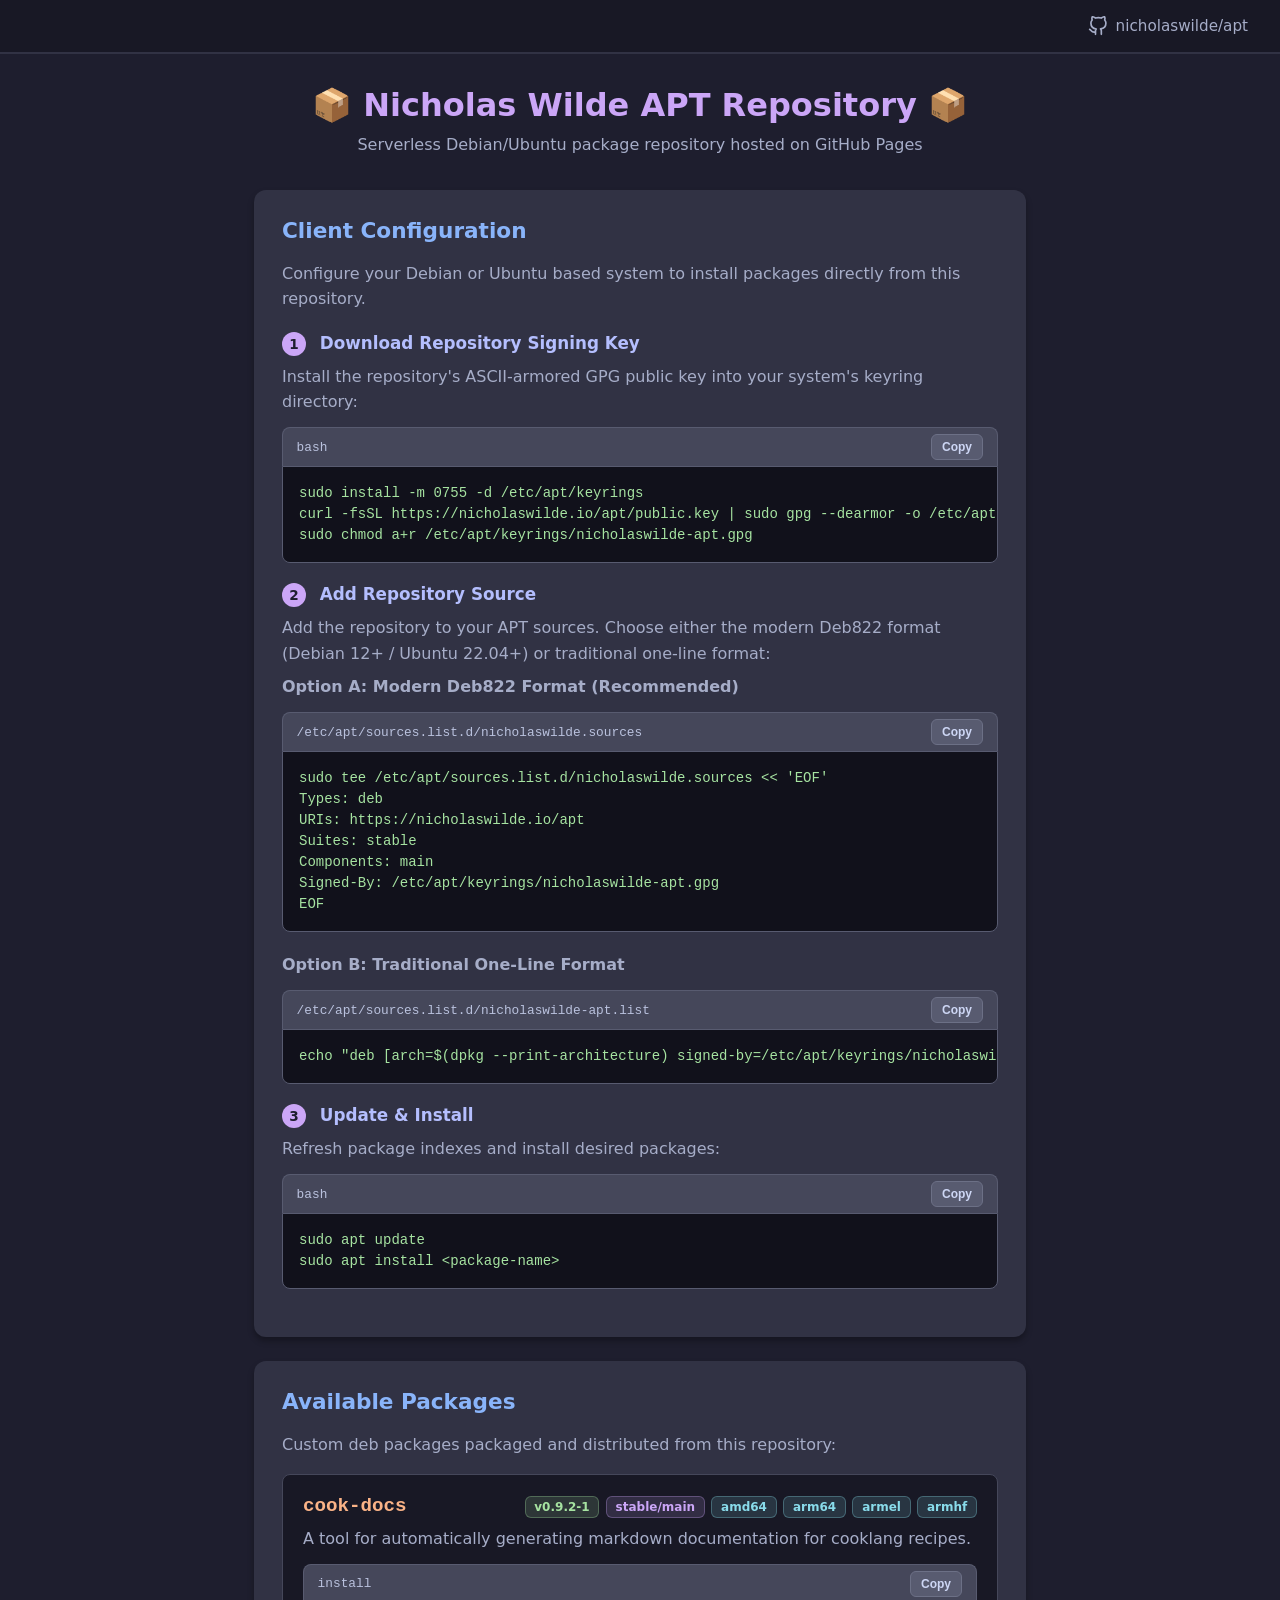
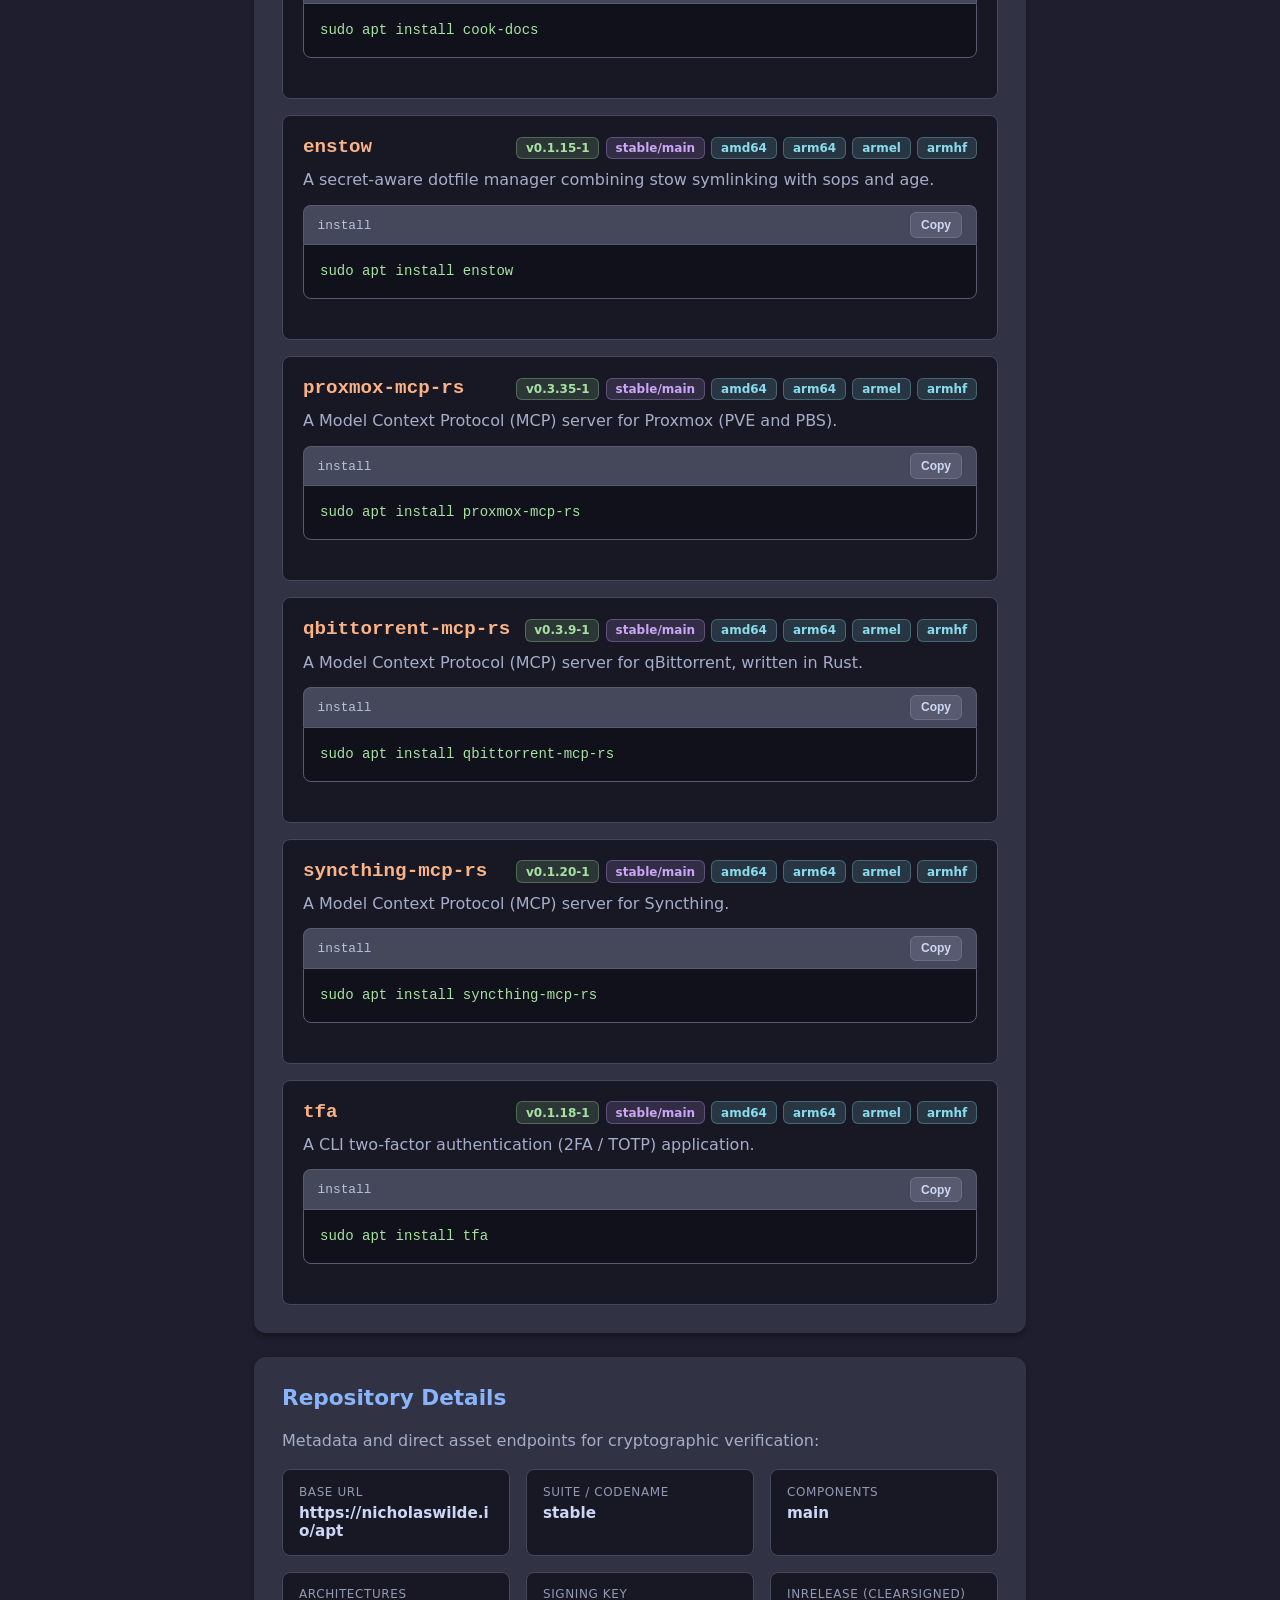
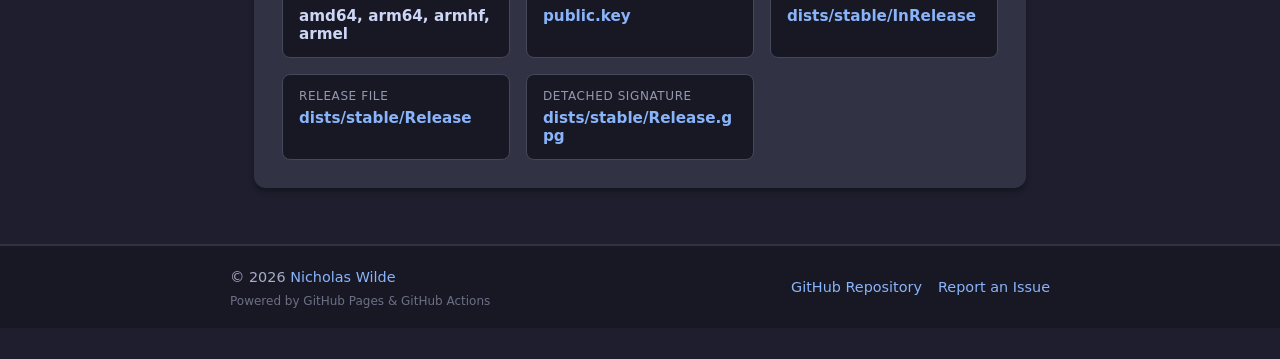
==== commit a8751af1: "feat(pkg): add cook-docs 0.9.2 debs (amd64, arm64, armhf, armel)" ====
--- a/public/index.html
+++ b/public/index.html
@@ -119,6 +119,58 @@
         <!-- packages:start -->
         <div class="package-item">
           <div class="package-header">
+            <span class="package-name">cook-docs</span>
+            <div class="package-badges">
+              <span class="badge badge-version">v0.9.2-1</span>
+              <span class="badge badge-component">stable/main</span>
+              <span class="badge badge-arch">amd64</span>
+              <span class="badge badge-arch">arm64</span>
+              <span class="badge badge-arch">armel</span>
+              <span class="badge badge-arch">armhf</span>
+            </div>
+          </div>
+          <p>
+            A tool for automatically generating markdown documentation for cooklang recipes.
+          </p>
+          <div class="code-container">
+            <div class="code-header">
+              <span>install</span>
+              <button class="copy-btn" data-target="cmd-install-cook-docs" title="Copy to clipboard">
+                Copy
+              </button>
+            </div>
+            <pre class="code-block" id="cmd-install-cook-docs"><code>sudo apt install cook-docs</code></pre>
+          </div>
+        </div>
+
+        <div class="package-item">
+          <div class="package-header">
+            <span class="package-name">enstow</span>
+            <div class="package-badges">
+              <span class="badge badge-version">v0.1.15-1</span>
+              <span class="badge badge-component">stable/main</span>
+              <span class="badge badge-arch">amd64</span>
+              <span class="badge badge-arch">arm64</span>
+              <span class="badge badge-arch">armel</span>
+              <span class="badge badge-arch">armhf</span>
+            </div>
+          </div>
+          <p>
+            A secret-aware dotfile manager combining stow symlinking with sops and age.
+          </p>
+          <div class="code-container">
+            <div class="code-header">
+              <span>install</span>
+              <button class="copy-btn" data-target="cmd-install-enstow" title="Copy to clipboard">
+                Copy
+              </button>
+            </div>
+            <pre class="code-block" id="cmd-install-enstow"><code>sudo apt install enstow</code></pre>
+          </div>
+        </div>
+
+        <div class="package-item">
+          <div class="package-header">
             <span class="package-name">proxmox-mcp-rs</span>
             <div class="package-badges">
               <span class="badge badge-version">v0.3.35-1</span>
@@ -199,7 +251,7 @@
           <div class="package-header">
             <span class="package-name">tfa</span>
             <div class="package-badges">
-              <span class="badge badge-version">v0.1.16-1</span>
+              <span class="badge badge-version">v0.1.18-1</span>
               <span class="badge badge-component">stable/main</span>
               <span class="badge badge-arch">amd64</span>
               <span class="badge badge-arch">arm64</span>
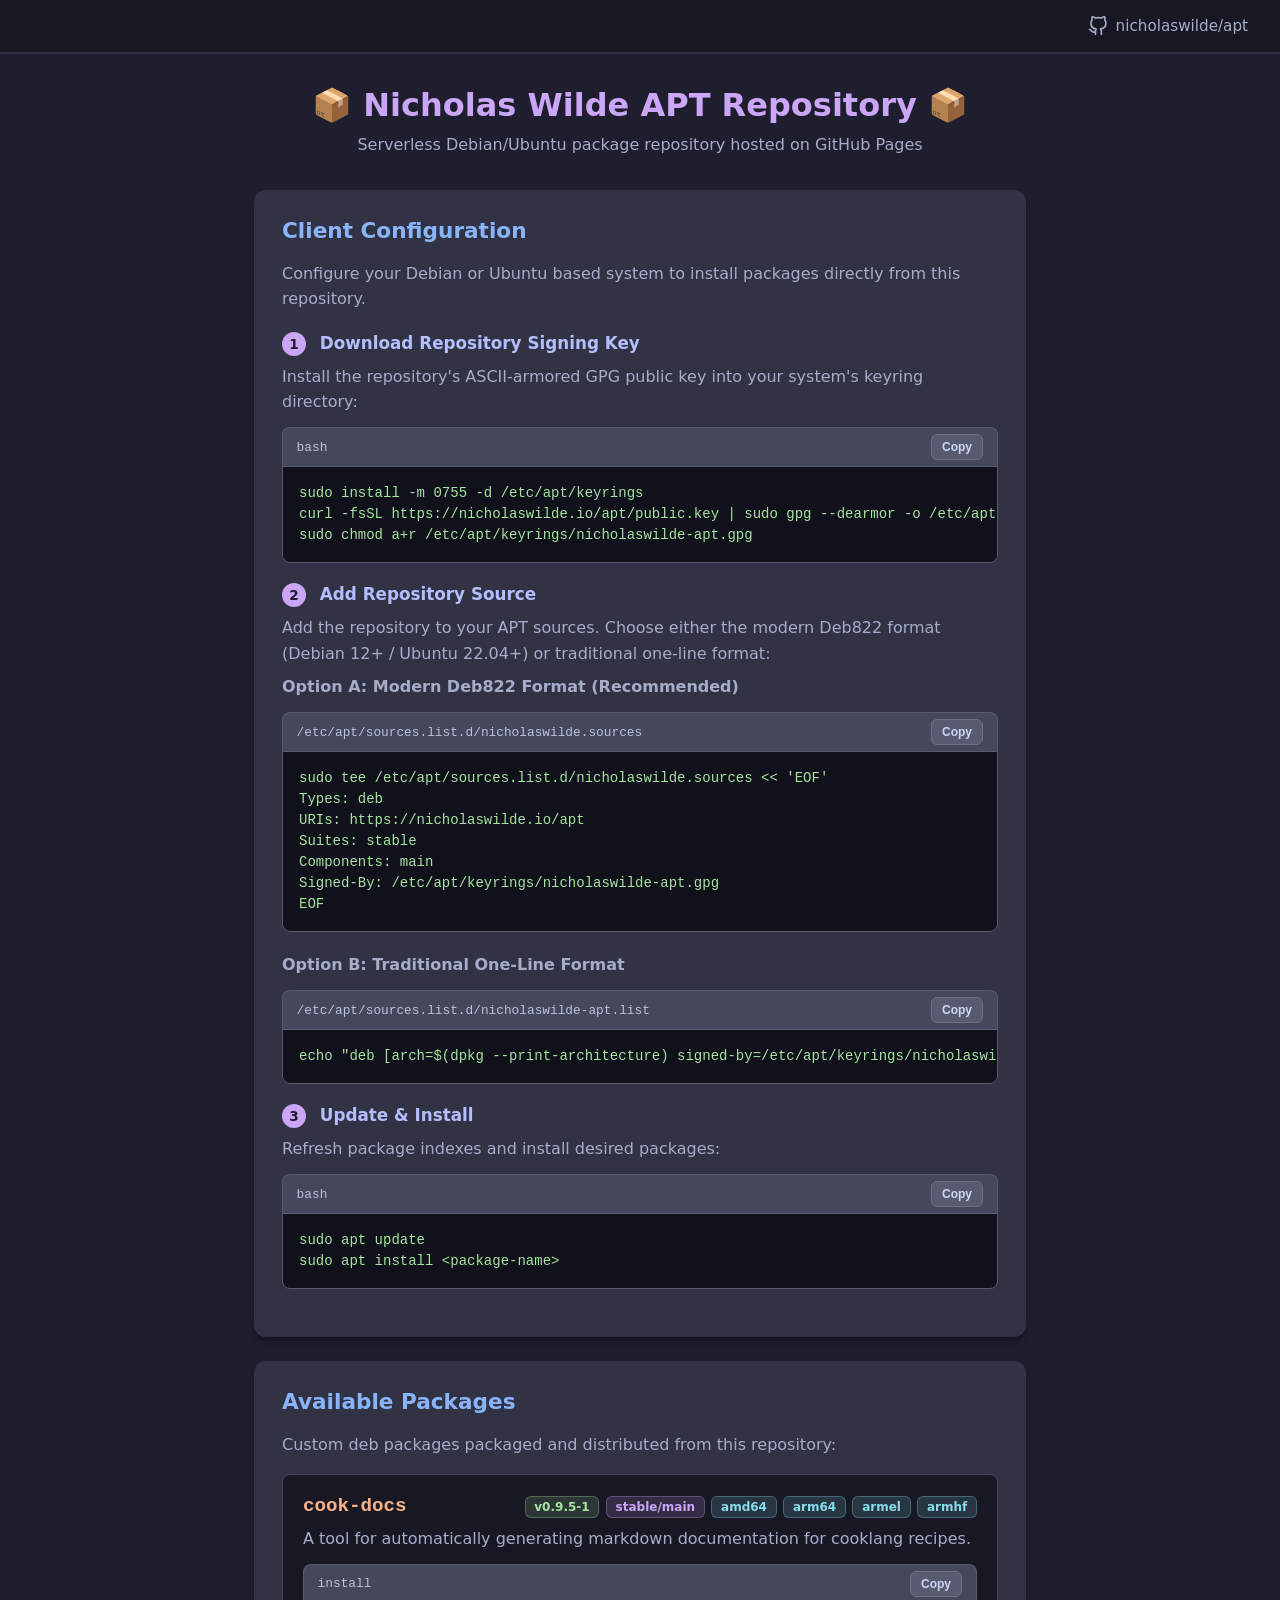
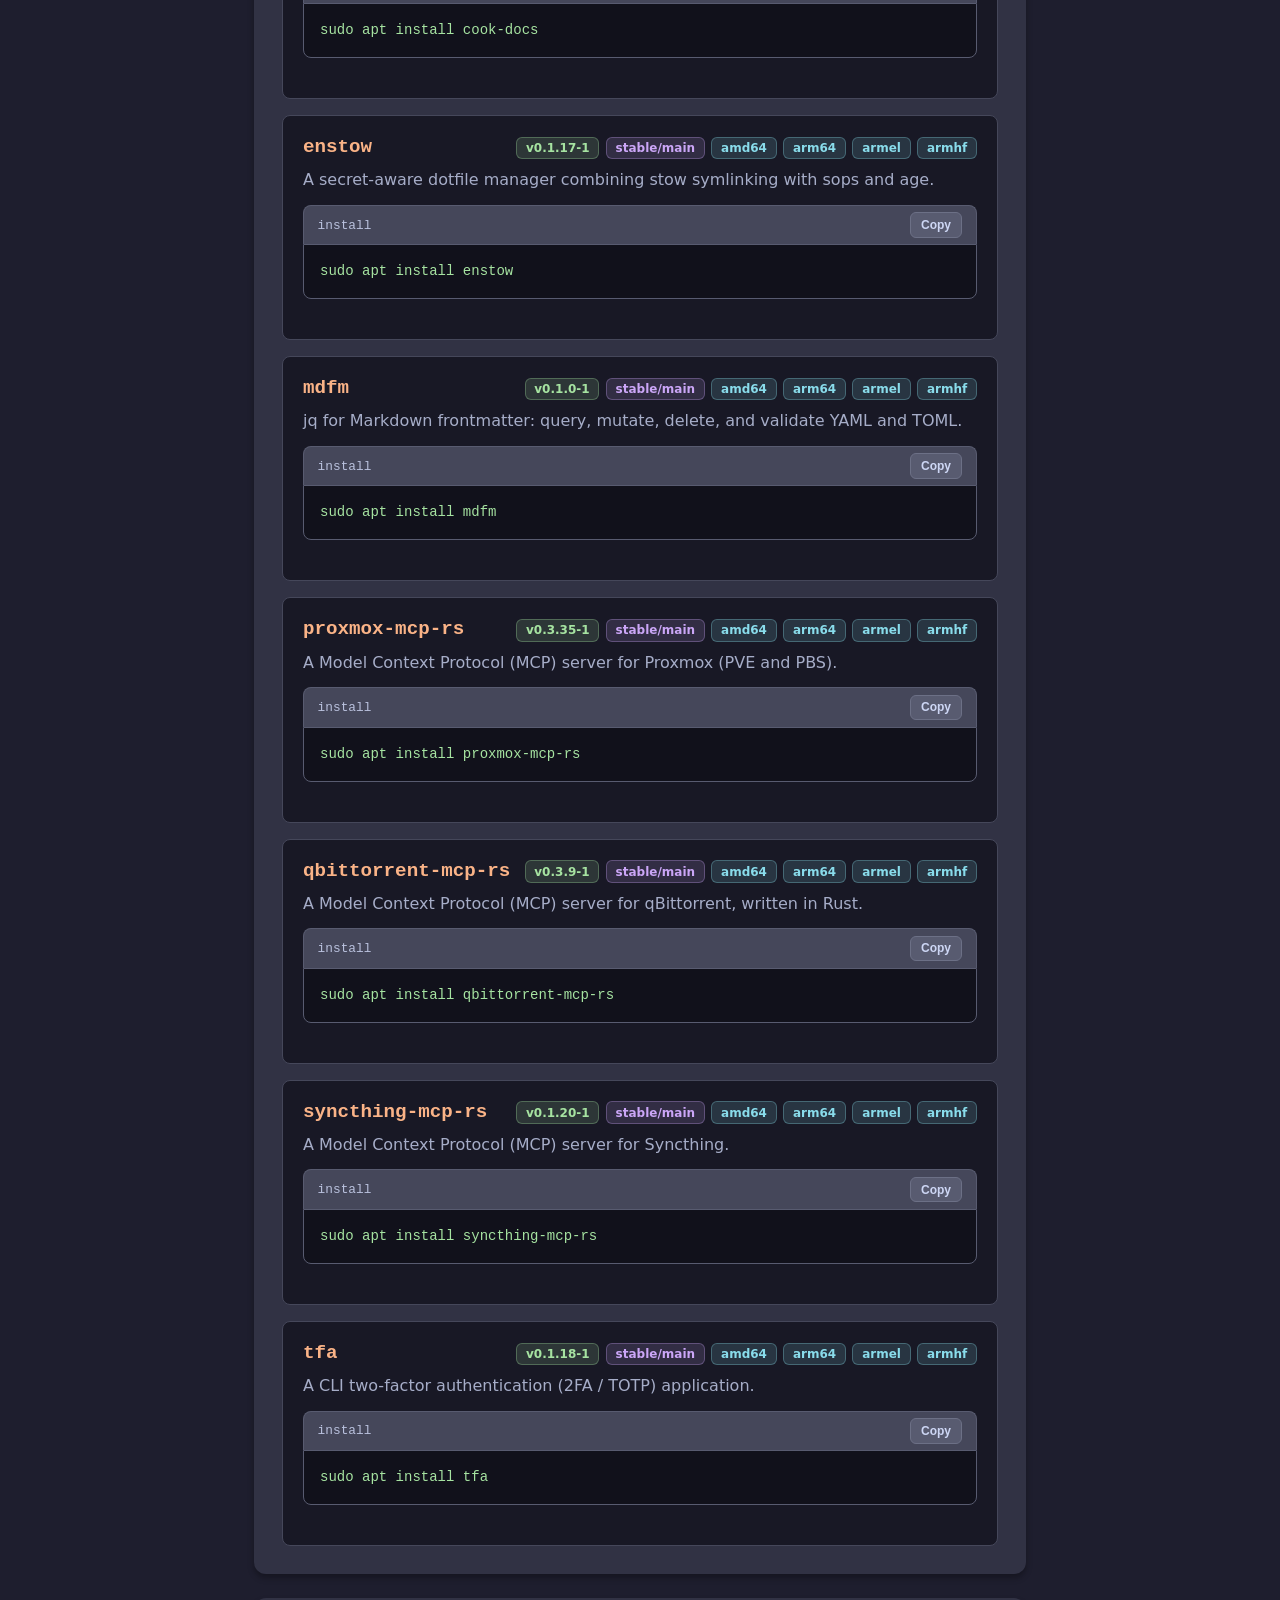
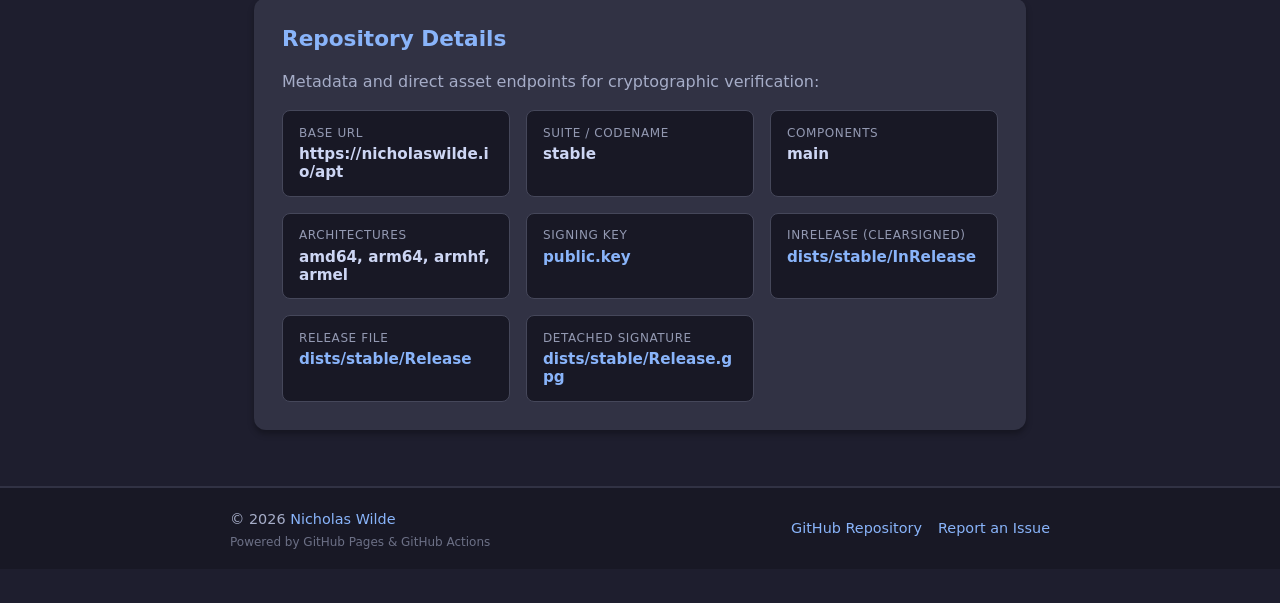
==== commit 2ef1238a: "chore(catalog): sync public/index.html with mdfm 0.1.0" ====
--- a/public/index.html
+++ b/public/index.html
@@ -121,7 +121,7 @@
           <div class="package-header">
             <span class="package-name">cook-docs</span>
             <div class="package-badges">
-              <span class="badge badge-version">v0.9.2-1</span>
+              <span class="badge badge-version">v0.9.5-1</span>
               <span class="badge badge-component">stable/main</span>
               <span class="badge badge-arch">amd64</span>
               <span class="badge badge-arch">arm64</span>
@@ -147,7 +147,7 @@
           <div class="package-header">
             <span class="package-name">enstow</span>
             <div class="package-badges">
-              <span class="badge badge-version">v0.1.15-1</span>
+              <span class="badge badge-version">v0.1.17-1</span>
               <span class="badge badge-component">stable/main</span>
               <span class="badge badge-arch">amd64</span>
               <span class="badge badge-arch">arm64</span>
@@ -166,6 +166,32 @@
               </button>
             </div>
             <pre class="code-block" id="cmd-install-enstow"><code>sudo apt install enstow</code></pre>
+          </div>
+        </div>
+
+        <div class="package-item">
+          <div class="package-header">
+            <span class="package-name">mdfm</span>
+            <div class="package-badges">
+              <span class="badge badge-version">v0.1.0-1</span>
+              <span class="badge badge-component">stable/main</span>
+              <span class="badge badge-arch">amd64</span>
+              <span class="badge badge-arch">arm64</span>
+              <span class="badge badge-arch">armel</span>
+              <span class="badge badge-arch">armhf</span>
+            </div>
+          </div>
+          <p>
+            jq for Markdown frontmatter: query, mutate, delete, and validate YAML and TOML.
+          </p>
+          <div class="code-container">
+            <div class="code-header">
+              <span>install</span>
+              <button class="copy-btn" data-target="cmd-install-mdfm" title="Copy to clipboard">
+                Copy
+              </button>
+            </div>
+            <pre class="code-block" id="cmd-install-mdfm"><code>sudo apt install mdfm</code></pre>
           </div>
         </div>
 
